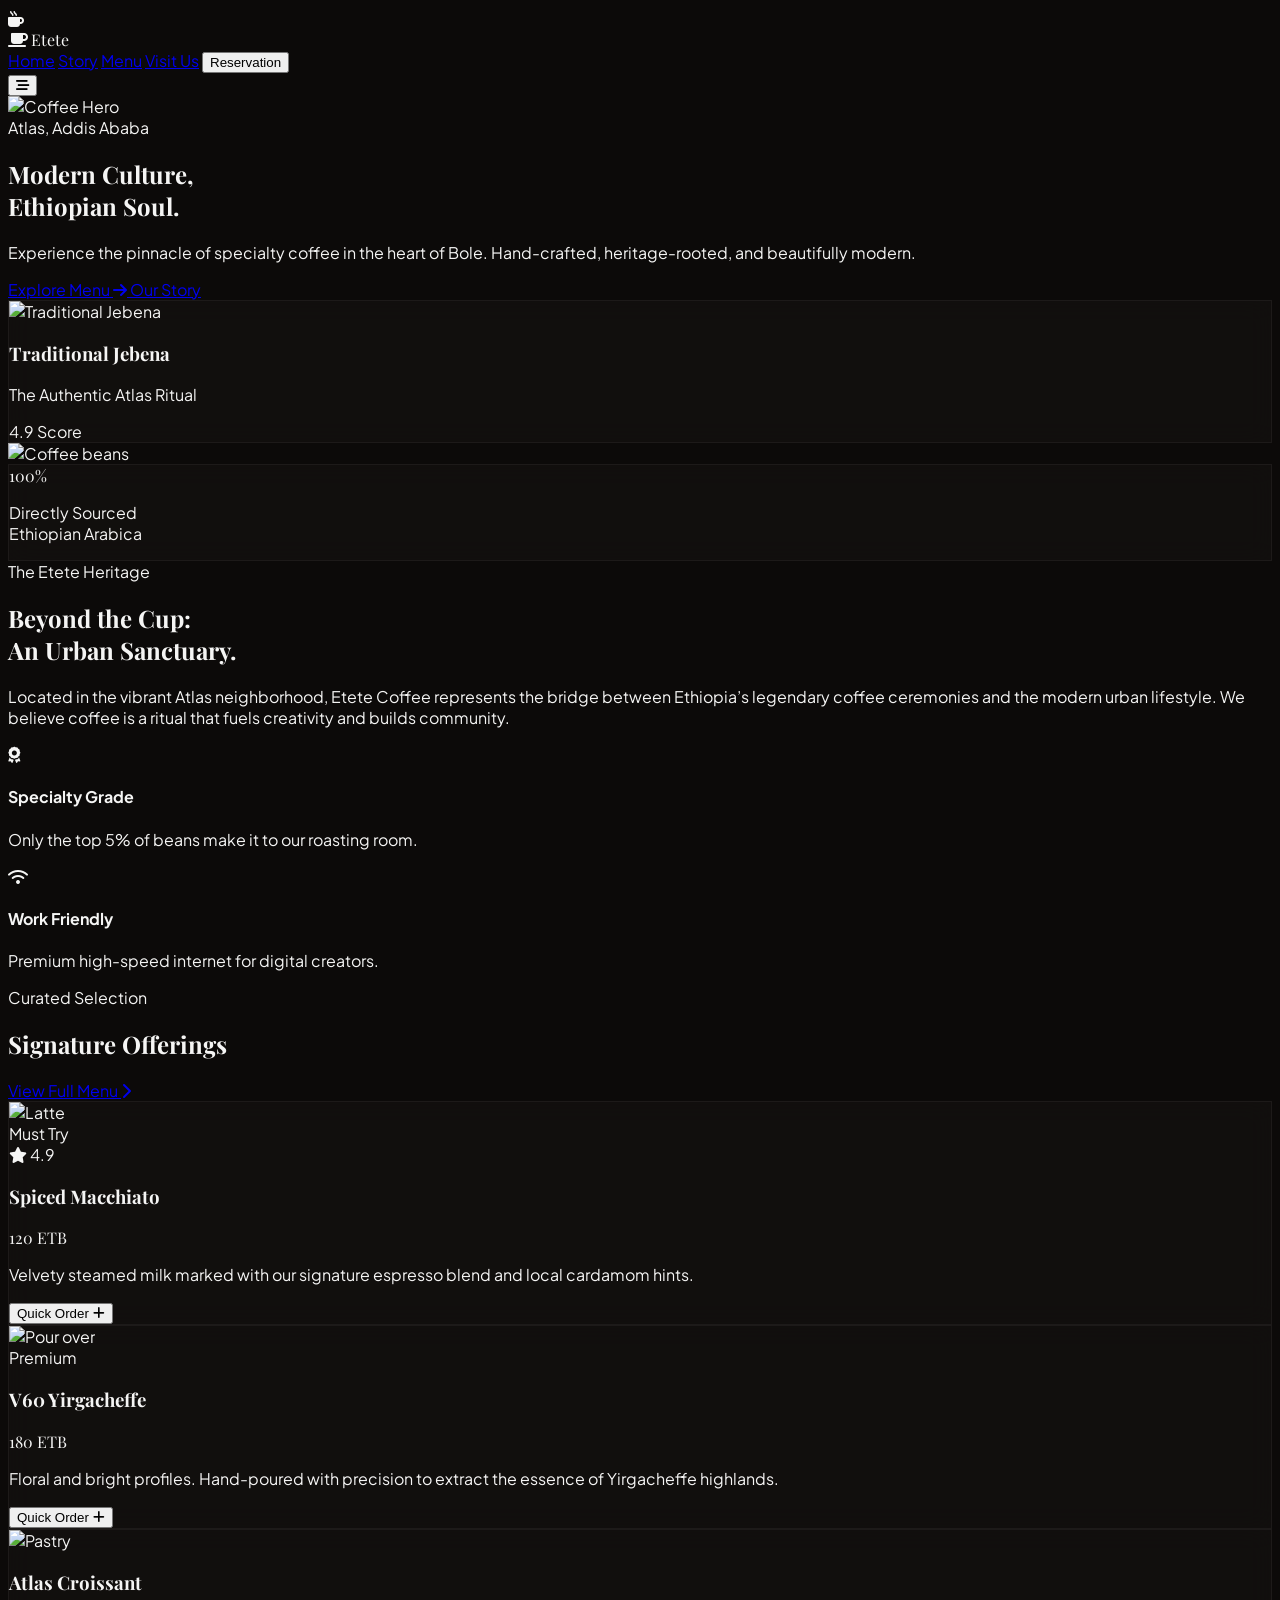
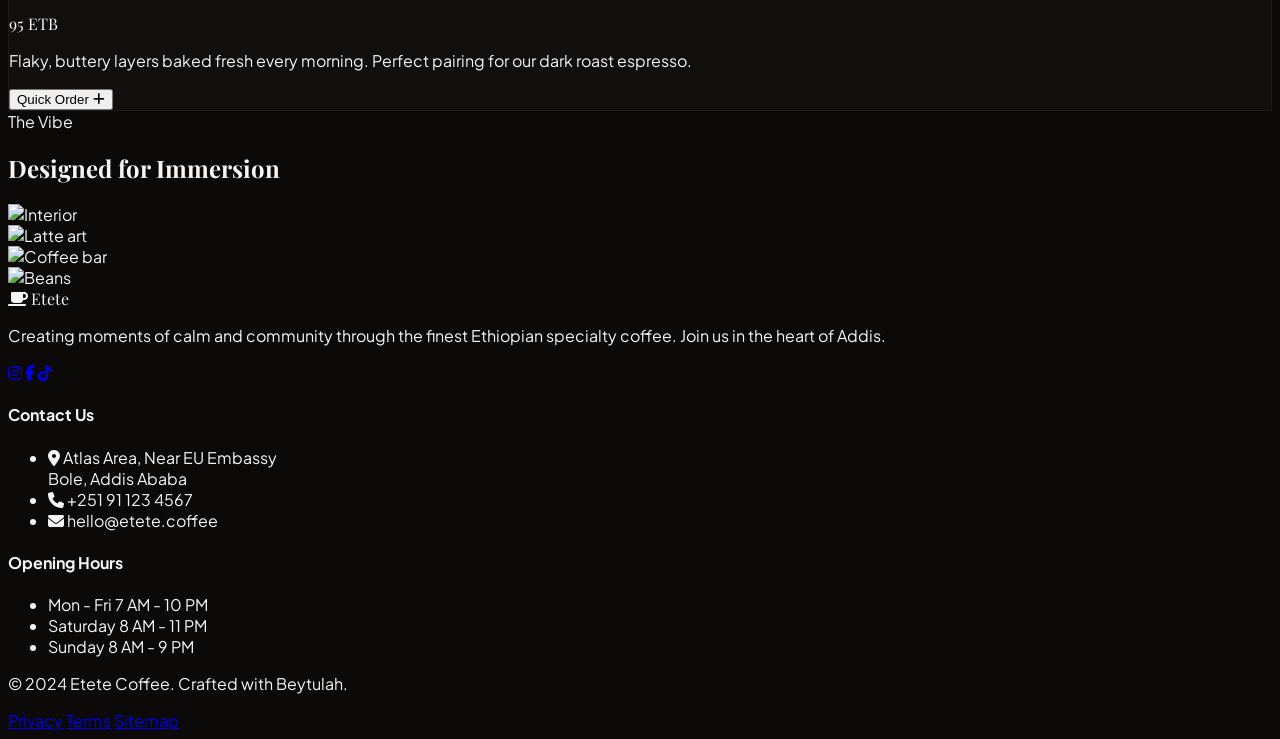
==== etete.html @ 01b9fcf0 "Create etete.html" ====
<!DOCTYPE html>
<html lang="en" class="scroll-smooth">
<head>
    <meta charset="UTF-8">
    <meta name="viewport" content="width=device-width, initial-scale=1.0">
    <title>Etete Coffee | Modern Ethiopian Heritage</title>
    <script src="https://cdn.tailwindcss.com"></script>
    <link href="https://cdnjs.cloudflare.com/ajax/libs/aos/2.3.4/aos.css" rel="stylesheet">
    <link rel="stylesheet" href="https://cdnjs.cloudflare.com/ajax/libs/font-awesome/6.4.0/css/all.min.css">
    <link rel="preconnect" href="https://fonts.googleapis.com">
    <link rel="preconnect" href="https://fonts.gstatic.com" crossorigin>
    <link href="https://fonts.googleapis.com/css2?family=Playfair+Display:ital,wght@0,400;0,700;1,400&family=Plus+Jakarta+Sans:wght@300;400;500;600;700&display=swap" rel="stylesheet">
    <style>
        :root {
            --espresso: #0c0a09;
            --gold: #d4af37;
            --beige: #f5f5f4;
            --card-bg: #151210;
        }
        body {
            font-family: 'Plus Jakarta Sans', sans-serif;
            background-color: var(--espresso);
            color: var(--beige);
        }
        .font-serif { font-family: 'Playfair Display', serif; }
        
        .glass {
            background: rgba(21, 18, 16, 0.7);
            backdrop-filter: blur(12px);
            border: 1px solid rgba(255, 255, 255, 0.05);
        }
        
        .hero-gradient {
            background: linear-gradient(to right, #0c0a09 10%, rgba(12, 10, 9, 0.7) 50%, transparent 100%);
        }

        .gold-glow:hover {
            box-shadow: 0 0 20px rgba(212, 175, 55, 0.2);
        }

        /* Custom Scrollbar */
        ::-webkit-scrollbar { width: 6px; }
        ::-webkit-scrollbar-track { background: var(--espresso); }
        ::-webkit-scrollbar-thumb { background: #333; border-radius: 10px; }
        ::-webkit-scrollbar-thumb:hover { background: var(--gold); }

        .parallax {
            background-attachment: fixed;
            background-position: center;
            background-repeat: no-repeat;
            background-size: cover;
        }

        @keyframes loading {
            0% { transform: translateX(-100%); }
            100% { transform: translateX(200%); }
        }
    </style>
</head>
<body class="antialiased overflow-x-hidden">

    <!-- Loading Animation -->
    <div id="loader" class="fixed inset-0 z-[100] bg-[#0c0a09] flex items-center justify-center transition-opacity duration-700">
        <div class="flex flex-col items-center">
            <i class="fa-solid fa-mug-hot text-4xl text-[#d4af37] animate-bounce mb-4"></i>
            <div class="h-px w-24 bg-white/10 relative overflow-hidden">
                <div class="absolute inset-0 bg-[#d4af37] w-1/2 animate-[loading_1.5s_infinite_ease-in-out]"></div>
            </div>
        </div>
    </div>

    <!-- Navigation -->
    <nav id="navbar" class="fixed w-full z-50 transition-all duration-500 py-6">
        <div class="container mx-auto px-6 lg:px-12 flex justify-between items-center">
            <div class="flex items-center gap-2 cursor-pointer group">
                <i class="fa-solid fa-coffee text-[#d4af37] text-2xl group-hover:rotate-12 transition-transform"></i>
                <span class="font-serif text-2xl font-bold tracking-widest text-white uppercase">Etete</span>
            </div>
            
            <div class="hidden md:flex items-center gap-10 text-white/90">
                <a href="#home" class="text-sm font-medium hover:text-[#d4af37] transition-colors">Home</a>
                <a href="#about" class="text-sm font-medium hover:text-[#d4af37] transition-colors">Story</a>
                <a href="#menu" class="text-sm font-medium hover:text-[#d4af37] transition-colors">Menu</a>
                <a href="#contact" class="text-sm font-medium hover:text-[#d4af37] transition-colors">Visit Us</a>
                <button class="bg-[#d4af37] text-[#0c0a09] px-7 py-2.5 rounded-full font-bold text-sm hover:bg-white transition-all transform hover:scale-105">
                    Reservation
                </button>
            </div>

            <button class="md:hidden text-white text-2xl"><i class="fa-solid fa-bars-staggered"></i></button>
        </div>
    </nav>

    <!-- Hero Section -->
    <section id="home" class="relative min-h-screen flex items-center pt-24 overflow-hidden">
        <div class="absolute inset-0 z-0">
            <img src="https://images.unsplash.com/photo-1497935586351-b67a49e012bf?auto=format&fit=crop&w=2000&q=80" 
                 class="w-full h-full object-cover opacity-50" alt="Coffee Hero">
            <div class="absolute inset-0 hero-gradient"></div>
        </div>

        <div class="container mx-auto px-6 lg:px-12 relative z-10 grid lg:grid-cols-2 gap-12 items-center">
            <div data-aos="fade-up" data-aos-duration="1200">
                <div class="inline-flex items-center gap-3 px-4 py-1.5 rounded-full bg-white/5 border border-white/10 mb-6 backdrop-blur-md">
                    <span class="w-2 h-2 rounded-full bg-[#d4af37] animate-pulse"></span>
                    <span class="text-[10px] font-bold text-gray-300 uppercase tracking-[0.2em]">Atlas, Addis Ababa</span>
                </div>
                <h1 class="text-5xl md:text-7xl lg:text-8xl font-serif font-bold text-white leading-[1.1] mb-8">
                    Modern <span class="text-[#d4af37] italic">Culture,</span><br>Ethiopian Soul.
                </h1>
                <p class="text-lg md:text-xl text-gray-400 mb-10 max-w-lg leading-relaxed">
                    Experience the pinnacle of specialty coffee in the heart of Bole. Hand-crafted, heritage-rooted, and beautifully modern.
                </p>
                <div class="flex flex-wrap gap-5">
                    <a href="#menu" class="bg-[#d4af37] text-[#0c0a09] px-10 py-4 rounded-full font-bold hover:bg-white transition-all flex items-center gap-3 group">
                        Explore Menu
                        <i class="fa-solid fa-arrow-right group-hover:translate-x-1 transition-transform"></i>
                    </a>
                    <a href="#about" class="px-10 py-4 rounded-full font-bold border border-white/20 hover:bg-white/10 transition-all">
                        Our Story
                    </a>
                </div>
            </div>

            <!-- Visual Feature -->
            <div class="hidden lg:block" data-aos="zoom-in-left" data-aos-delay="400">
                <div class="glass p-8 rounded-[2.5rem] shadow-2xl relative">
                    <div class="absolute -top-10 -right-10 w-40 h-40 bg-[#d4af37]/20 blur-3xl rounded-full"></div>
                    <img src="https://images.unsplash.com/photo-1559525839-b184a4d698c7?auto=format&fit=crop&w=800&q=80" 
                         class="rounded-3xl w-full aspect-[4/3] object-cover mb-8 shadow-xl" alt="Traditional Jebena">
                    <div class="flex justify-between items-center">
                        <div>
                            <h3 class="text-2xl font-serif font-bold mb-1">Traditional Jebena</h3>
                            <p class="text-sm text-gray-500">The Authentic Atlas Ritual</p>
                        </div>
                        <div class="bg-[#d4af37]/10 text-[#d4af37] p-4 rounded-2xl border border-[#d4af37]/20">
                            <span class="block text-xl font-bold">4.9</span>
                            <span class="text-[10px] uppercase font-black text-center">Score</span>
                        </div>
                    </div>
                </div>
            </div>
        </div>
    </section>

    <!-- About Section -->
    <section id="about" class="py-32 relative overflow-hidden">
        <div class="container mx-auto px-6 lg:px-12">
            <div class="grid lg:grid-cols-2 gap-20 items-center">
                <div class="relative" data-aos="fade-right">
                    <div class="aspect-[4/5] rounded-[3rem] overflow-hidden">
                        <img src="https://tse3.mm.bing.net/th/id/OIP.owaTIiGbeAP2FZnUVuQCvQHaNJ?rs=1&pid=ImgDetMain&o=7&rm=3" class="w-full h-full object-cover" alt="Coffee beans">
                    </div>
                    <div class="absolute -bottom-10 -left-10 glass p-10 rounded-3xl hidden md:block" data-aos="zoom-in" data-aos-delay="500">
                        <span class="text-5xl font-serif font-bold text-[#d4af37] block mb-2">100%</span>
                        <p class="text-xs uppercase tracking-widest font-bold text-gray-400">Directly Sourced<br>Ethiopian Arabica</p>
                    </div>
                </div>
                
                <div data-aos="fade-up">
                    <span class="text-[#d4af37] font-bold tracking-[0.3em] uppercase text-xs mb-6 block">The Etete Heritage</span>
                    <h2 class="text-5xl md:text-6xl font-serif font-bold text-white mb-8 leading-tight">Beyond the Cup:<br>An Urban Sanctuary.</h2>
                    <p class="text-gray-400 text-lg leading-relaxed mb-8">
                        Located in the vibrant Atlas neighborhood, Etete Coffee represents the bridge between Ethiopia’s legendary coffee ceremonies and the modern urban lifestyle. We believe coffee is a ritual that fuels creativity and builds community.
                    </p>
                    
                    <div class="grid grid-cols-2 gap-8">
                        <div class="flex flex-col gap-3">
                            <i class="fa-solid fa-award text-[#d4af37] text-2xl"></i>
                            <h4 class="font-bold text-white uppercase text-sm tracking-wider">Specialty Grade</h4>
                            <p class="text-sm text-gray-500">Only the top 5% of beans make it to our roasting room.</p>
                        </div>
                        <div class="flex flex-col gap-3">
                            <i class="fa-solid fa-wifi text-[#d4af37] text-2xl"></i>
                            <h4 class="font-bold text-white uppercase text-sm tracking-wider">Work Friendly</h4>
                            <p class="text-sm text-gray-500">Premium high-speed internet for digital creators.</p>
                        </div>
                    </div>
                </div>
            </div>
        </div>
    </section>

    <!-- Menu Section -->
    <section id="menu" class="py-32 bg-[#0c0a09]">
        <div class="container mx-auto px-6 lg:px-12">
            <div class="flex flex-col md:flex-row md:items-end justify-between mb-16 gap-6">
                <div data-aos="fade-up">
                    <span class="text-[#d4af37] font-bold tracking-[0.3em] uppercase text-xs mb-4 block">Curated Selection</span>
                    <h2 class="text-5xl font-serif font-bold text-white">Signature Offerings</h2>
                </div>
                <div data-aos="fade-left">
                    <a href="#" class="group text-sm font-bold flex items-center gap-3 border-b border-white/10 pb-2 hover:text-[#d4af37] hover:border-[#d4af37] transition-all">
                        View Full Menu <i class="fa-solid fa-chevron-right text-xs"></i>
                    </a>
                </div>
            </div>

            <div class="grid md:grid-cols-2 lg:grid-cols-3 gap-8">
                <!-- Menu Card 1 -->
                <div class="glass rounded-[2rem] overflow-hidden group gold-glow transition-all duration-500" data-aos="fade-up" data-aos-delay="100">
                    <div class="relative h-64 overflow-hidden">
                        <img src="https://hulunem.com/wp-content/uploads/2026/03/etete-coffee-Bole2.webp" class="w-full h-full object-cover transition-transform duration-700 group-hover:scale-110" alt="Latte">
                        <div class="absolute inset-0 bg-gradient-to-t from-black/80 to-transparent"></div>
                        <div class="absolute top-4 left-4 bg-[#d4af37] text-[#0c0a09] text-[10px] font-black px-3 py-1 rounded-full uppercase tracking-tighter">Must Try</div>
                        <div class="absolute bottom-4 right-4 flex items-center gap-2 bg-white/10 backdrop-blur-md px-3 py-1.5 rounded-xl border border-white/20">
                            <i class="fa-solid fa-star text-[#d4af37] text-[10px]"></i>
                            <span class="text-xs font-bold text-white">4.9</span>
                        </div>
                    </div>
                    <div class="p-8">
                        <div class="flex justify-between items-start mb-4">
                            <h3 class="text-2xl font-serif font-bold group-hover:text-[#d4af37] transition-colors">Spiced Macchiato</h3>
                            <span class="text-xl font-serif text-white ml-4">120 ETB</span>
                        </div>
                        <p class="text-sm text-gray-400 leading-relaxed mb-8">Velvety steamed milk marked with our signature espresso blend and local cardamom hints.</p>
                        <button class="w-full py-4 rounded-2xl bg-white/5 border border-white/10 font-bold hover:bg-[#d4af37] hover:text-[#0c0a09] transition-all flex items-center justify-center gap-3">
                            Quick Order <i class="fa-solid fa-plus text-xs"></i>
                        </button>
                    </div>
                </div>

                <!-- Menu Card 2 -->
                <div class="glass rounded-[2rem] overflow-hidden group gold-glow transition-all duration-500" data-aos="fade-up" data-aos-delay="200">
                    <div class="relative h-64 overflow-hidden">
                        <img src="https://images.unsplash.com/photo-1497935586351-b67a49e012bf?auto=format&fit=crop&w=800&q=80" class="w-full h-full object-cover transition-transform duration-700 group-hover:scale-110" alt="Pour over">
                        <div class="absolute inset-0 bg-gradient-to-t from-black/80 to-transparent"></div>
                        <div class="absolute top-4 left-4 bg-white/20 text-white text-[10px] font-black px-3 py-1 rounded-full uppercase tracking-tighter">Premium</div>
                    </div>
                    <div class="p-8">
                        <div class="flex justify-between items-start mb-4">
                            <h3 class="text-2xl font-serif font-bold group-hover:text-[#d4af37] transition-colors">V60 Yirgacheffe</h3>
                            <span class="text-xl font-serif text-white ml-4">180 ETB</span>
                        </div>
                        <p class="text-sm text-gray-400 leading-relaxed mb-8">Floral and bright profiles. Hand-poured with precision to extract the essence of Yirgacheffe highlands.</p>
                        <button class="w-full py-4 rounded-2xl bg-white/5 border border-white/10 font-bold hover:bg-[#d4af37] hover:text-[#0c0a09] transition-all flex items-center justify-center gap-3">
                            Quick Order <i class="fa-solid fa-plus text-xs"></i>
                        </button>
                    </div>
                </div>

                <!-- Menu Card 3 -->
                <div class="glass rounded-[2rem] overflow-hidden group gold-glow transition-all duration-500" data-aos="fade-up" data-aos-delay="300">
                    <div class="relative h-64 overflow-hidden">
                        <img src="https://hulunem.com/wp-content/uploads/2026/03/etete-coffee-Bole1.webp" class="w-full h-full object-cover transition-transform duration-700 group-hover:scale-110" alt="Pastry">
                        <div class="absolute inset-0 bg-gradient-to-t from-black/80 to-transparent"></div>
                    </div>
                    <div class="p-8">
                        <div class="flex justify-between items-start mb-4">
                            <h3 class="text-2xl font-serif font-bold group-hover:text-[#d4af37] transition-colors">Atlas Croissant</h3>
                            <span class="text-xl font-serif text-white ml-4">95 ETB</span>
                        </div>
                        <p class="text-sm text-gray-400 leading-relaxed mb-8">Flaky, buttery layers baked fresh every morning. Perfect pairing for our dark roast espresso.</p>
                        <button class="w-full py-4 rounded-2xl bg-white/5 border border-white/10 font-bold hover:bg-[#d4af37] hover:text-[#0c0a09] transition-all flex items-center justify-center gap-3">
                            Quick Order <i class="fa-solid fa-plus text-xs"></i>
                        </button>
                    </div>
                </div>
            </div>
        </div>
    </section>

    <!-- Experience Gallery -->
    <section id="experience" class="py-32 bg-[#080605]">
        <div class="container mx-auto px-6 lg:px-12 text-center mb-16" data-aos="fade-up">
            <span class="text-[#d4af37] font-bold tracking-[0.3em] uppercase text-xs mb-4 block">The Vibe</span>
            <h2 class="text-5xl font-serif font-bold text-white mb-6">Designed for Immersion</h2>
        </div>
        
        <div class="grid grid-cols-2 md:grid-cols-4 gap-4 px-4 auto-rows-[250px]">
            <div class="md:col-span-2 md:row-span-2 rounded-3xl overflow-hidden group" data-aos="zoom-in">
                <img src="https://images.unsplash.com/photo-1497515114629-f71d768fd07c?auto=format&fit=crop&w=1000&q=80" class="w-full h-full object-cover group-hover:scale-110 transition-transform duration-1000" alt="Interior">
            </div>
            <div class="rounded-3xl overflow-hidden group" data-aos="zoom-in" data-aos-delay="100">
                <img src="https://images.unsplash.com/photo-1509042239860-f550ce710b93?auto=format&fit=crop&w=800&q=80" class="w-full h-full object-cover group-hover:scale-110 transition-transform duration-1000" alt="Latte art">
            </div>
            <div class="rounded-3xl overflow-hidden group" data-aos="zoom-in" data-aos-delay="200">
                <img src="https://images.unsplash.com/photo-1554118811-1e0d58224f24?auto=format&fit=crop&w=800&q=80" class="w-full h-full object-cover group-hover:scale-110 transition-transform duration-1000" alt="Coffee bar">
            </div>
            <div class="md:col-span-2 rounded-3xl overflow-hidden group" data-aos="zoom-in" data-aos-delay="300">
                <img src="https://images.unsplash.com/photo-1442512595331-e89e73853f31?auto=format&fit=crop&w=1200&q=80" class="w-full h-full object-cover group-hover:scale-110 transition-transform duration-1000" alt="Beans">
            </div>
        </div>
    </section>

    <!-- Visit Us / Footer -->
    <footer id="contact" class="py-32 border-t border-white/5">
        <div class="container mx-auto px-6 lg:px-12">
            <div class="grid lg:grid-cols-4 gap-16 mb-20">
                <div class="lg:col-span-2">
                    <div class="flex items-center gap-3 mb-8">
                        <i class="fa-solid fa-coffee text-[#d4af37] text-3xl"></i>
                        <span class="font-serif text-3xl font-bold tracking-widest text-white uppercase">Etete</span>
                    </div>
                    <p class="text-gray-400 max-w-sm mb-10 leading-relaxed text-lg">
                        Creating moments of calm and community through the finest Ethiopian specialty coffee. Join us in the heart of Addis.
                    </p>
                    <div class="flex gap-6">
                        <a href="#" class="w-12 h-12 rounded-full border border-white/10 flex items-center justify-center hover:text-[#d4af37] hover:border-[#d4af37] transition-all"><i class="fa-brands fa-instagram"></i></a>
                        <a href="#" class="w-12 h-12 rounded-full border border-white/10 flex items-center justify-center hover:text-[#d4af37] hover:border-[#d4af37] transition-all"><i class="fa-brands fa-facebook-f"></i></a>
                        <a href="#" class="w-12 h-12 rounded-full border border-white/10 flex items-center justify-center hover:text-[#d4af37] hover:border-[#d4af37] transition-all"><i class="fa-brands fa-tiktok"></i></a>
                    </div>
                </div>

                <div>
                    <h4 class="text-white font-bold mb-8 uppercase text-xs tracking-[0.2em]">Contact Us</h4>
                    <ul class="space-y-6 text-gray-400">
                        <li class="flex items-start gap-4">
                            <i class="fa-solid fa-location-dot text-[#d4af37] mt-1"></i>
                            <span>Atlas Area, Near EU Embassy<br>Bole, Addis Ababa</span>
                        </li>
                        <li class="flex items-center gap-4">
                            <i class="fa-solid fa-phone text-[#d4af37]"></i>
                            <span>+251 91 123 4567</span>
                        </li>
                        <li class="flex items-center gap-4">
                            <i class="fa-solid fa-envelope text-[#d4af37]"></i>
                            <span>hello@etete.coffee</span>
                        </li>
                    </ul>
                </div>

                <div>
                    <h4 class="text-white font-bold mb-8 uppercase text-xs tracking-[0.2em]">Opening Hours</h4>
                    <ul class="space-y-4 text-gray-400">
                        <li class="flex justify-between">
                            <span>Mon - Fri</span>
                            <span class="text-white">7 AM - 10 PM</span>
                        </li>
                        <li class="flex justify-between">
                            <span>Saturday</span>
                            <span class="text-white">8 AM - 11 PM</span>
                        </li>
                        <li class="flex justify-between">
                            <span>Sunday</span>
                            <span class="text-white">8 AM - 9 PM</span>
                        </li>
                    </ul>
                </div>
            </div>

            <div class="pt-10 border-t border-white/5 flex flex-col md:flex-row justify-between items-center gap-6">
                <p class="text-gray-600 text-sm italic">© 2024 Etete Coffee. Crafted with Beytulah.</p>
                <div class="flex gap-10 text-xs text-gray-600 uppercase font-bold tracking-widest">
                    <a href="#" class="hover:text-white transition-colors">Privacy</a>
                    <a href="#" class="hover:text-white transition-colors">Terms</a>
                    <a href="#" class="hover:text-white transition-colors">Sitemap</a>
                </div>
            </div>
        </div>
    </footer>

    <script src="https://cdnjs.cloudflare.com/ajax/libs/aos/2.3.4/aos.js"></script>
    <script>
        // Initialize AOS
        AOS.init({
            duration: 1000,
            once: true,
            offset: 100,
            easing: 'ease-out-cubic'
        });

        // Loader
        window.addEventListener('load', () => {
            const loader = document.getElementById('loader');
            setTimeout(() => {
                loader.style.opacity = '0';
                setTimeout(() => {
                    loader.style.display = 'none';
                }, 700);
            }, 500);
        });

        // Navbar Scroll Effect
        window.addEventListener('scroll', () => {
            const nav = document.getElementById('navbar');
            if (window.scrollY > 50) {
                nav.classList.add('glass', 'py-4');
                nav.classList.remove('py-6');
            } else {
                nav.classList.remove('glass', 'py-4');
                nav.classList.add('py-6');
            }
        });
    </script>
</body>
</html>
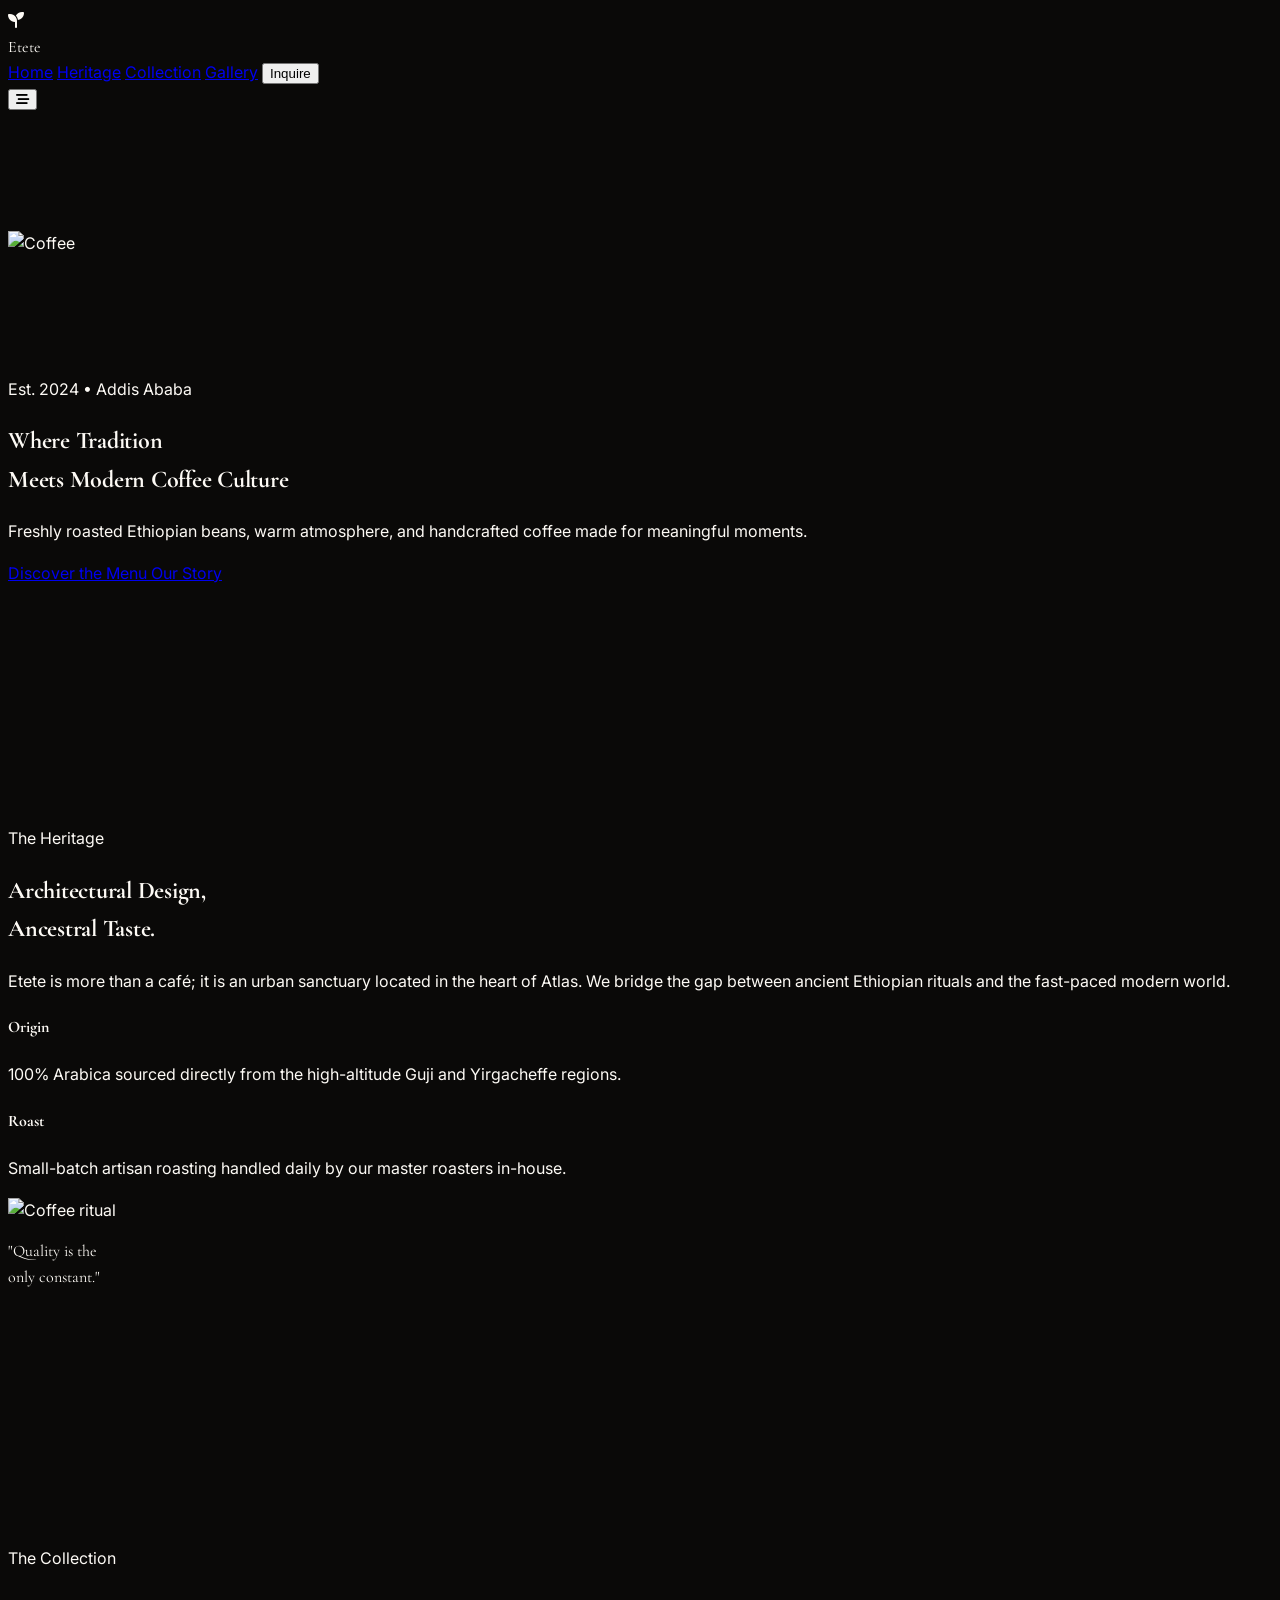
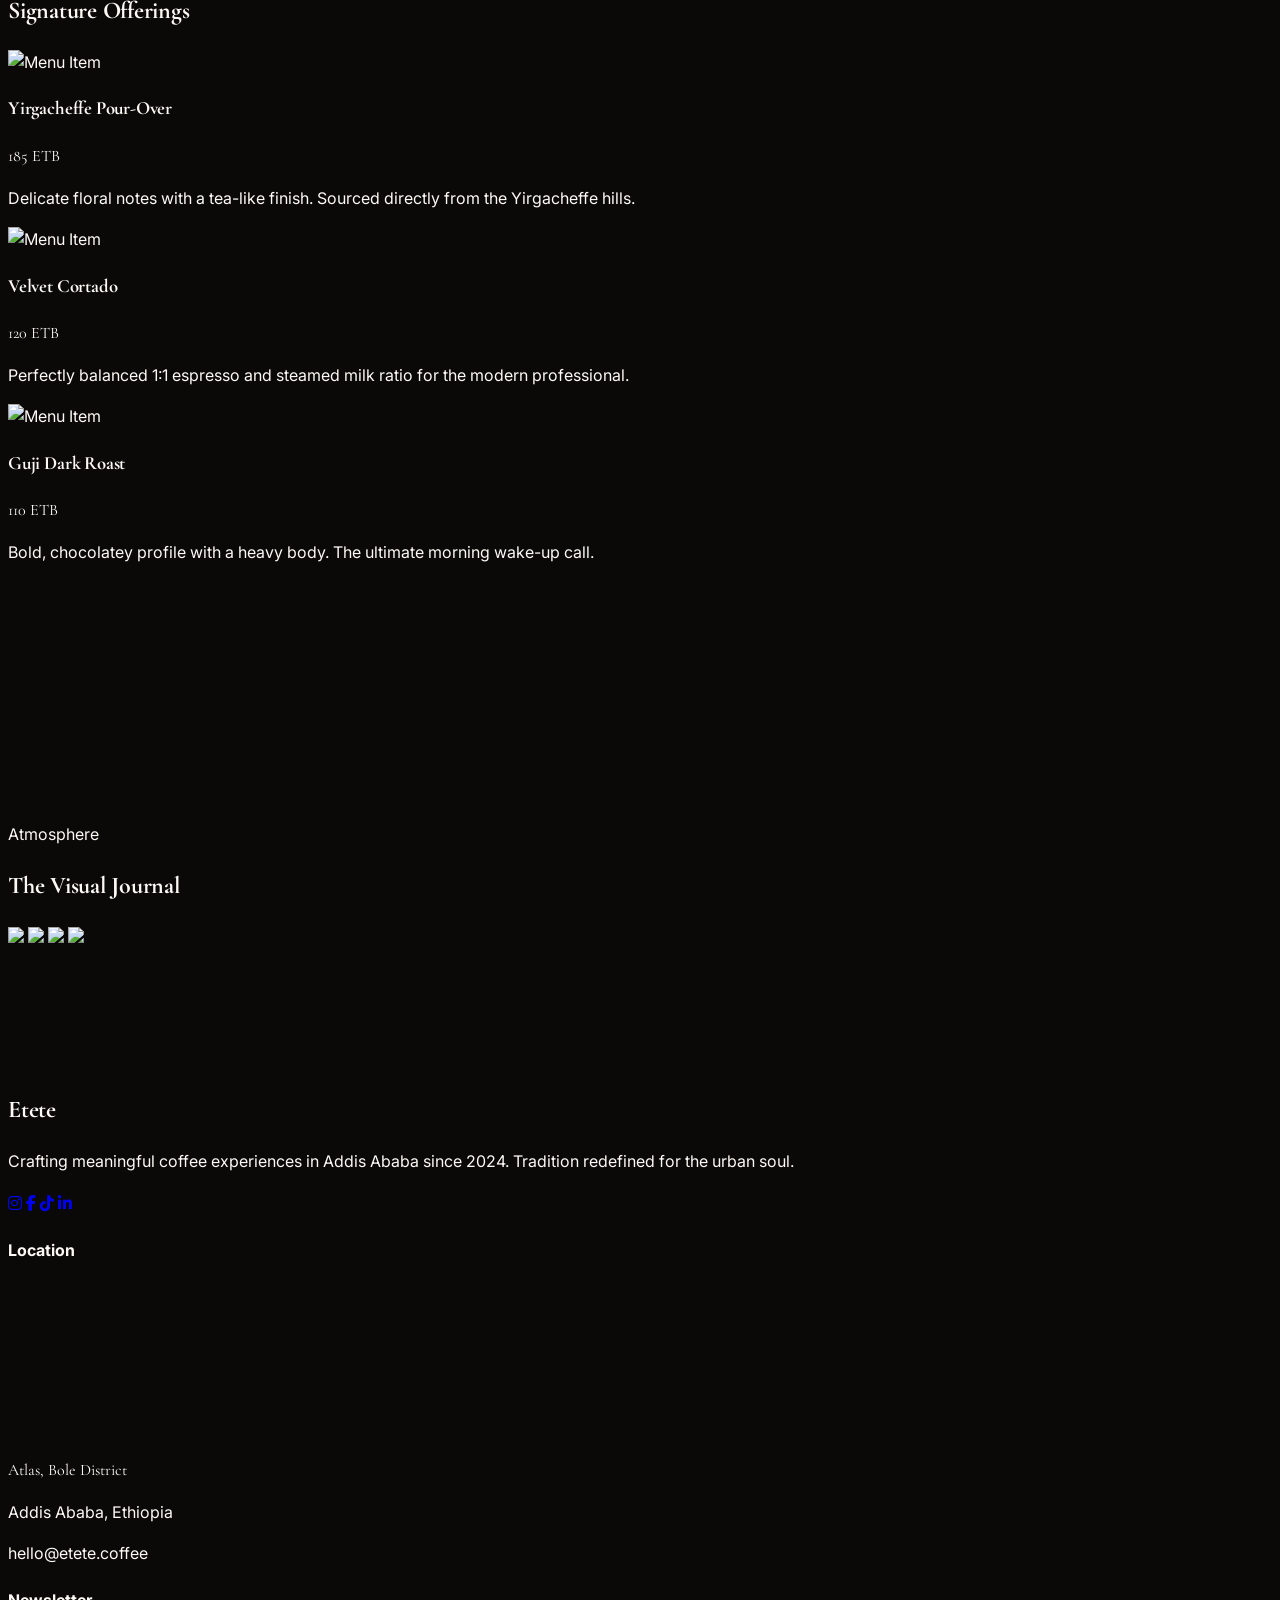
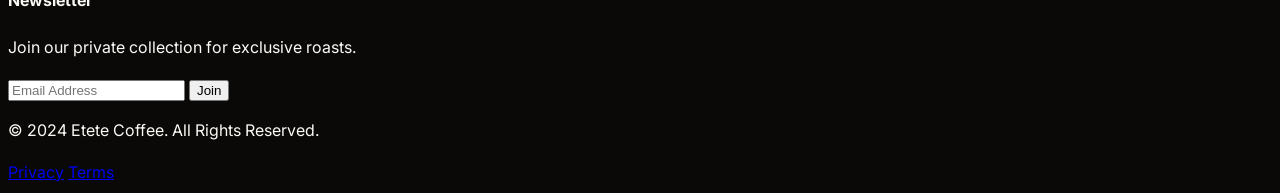
==== commit 6381f736: "Update fmt.Println output from 'Hello' to 'Goodbye'" ====
--- a/etete.html
+++ b/etete.html
@@ -3,348 +3,334 @@
 <head>
     <meta charset="UTF-8">
     <meta name="viewport" content="width=device-width, initial-scale=1.0">
-    <title>Etete Coffee | Modern Ethiopian Heritage</title>
+    <title>Etete Coffee | Professional Coffee Culture</title>
     <script src="https://cdn.tailwindcss.com"></script>
     <link href="https://cdnjs.cloudflare.com/ajax/libs/aos/2.3.4/aos.css" rel="stylesheet">
     <link rel="stylesheet" href="https://cdnjs.cloudflare.com/ajax/libs/font-awesome/6.4.0/css/all.min.css">
     <link rel="preconnect" href="https://fonts.googleapis.com">
     <link rel="preconnect" href="https://fonts.gstatic.com" crossorigin>
-    <link href="https://fonts.googleapis.com/css2?family=Playfair+Display:ital,wght@0,400;0,700;1,400&family=Plus+Jakarta+Sans:wght@300;400;500;600;700&display=swap" rel="stylesheet">
+    <link href="https://fonts.googleapis.com/css2?family=Cormorant+Garamond:ital,wght@0,400;0,600;0,700;1,500&family=Inter:wght@300;400;500;600&display=swap" rel="stylesheet">
     <style>
         :root {
-            --espresso: #0c0a09;
-            --gold: #d4af37;
-            --beige: #f5f5f4;
-            --card-bg: #151210;
-        }
+            --espresso: #0a0908;
+            --gold: #c5a059;
+            --beige: #fdfaf5;
+            --muted: #8c8c8c;
+            --section-spacing: 120px;
+        }
+
         body {
-            font-family: 'Plus Jakarta Sans', sans-serif;
+            font-family: 'Inter', sans-serif;
             background-color: var(--espresso);
             color: var(--beige);
-        }
-        .font-serif { font-family: 'Playfair Display', serif; }
+            line-height: 1.6;
+            overflow-x: hidden;
+        }
+
+        .font-serif { font-family: 'Cormorant Garamond', serif; }
+
+        /* Loader Styles */
+        #loader {
+            position: fixed;
+            inset: 0;
+            background: var(--espresso);
+            z-index: 100;
+            display: flex;
+            flex-direction: column;
+            justify-content: center;
+            align-items: center;
+            transition: opacity 0.8s ease, visibility 0.8s;
+        }
+
+        .loader-line {
+            width: 100px;
+            height: 1px;
+            background: rgba(197, 160, 89, 0.2);
+            position: relative;
+            overflow: hidden;
+            margin-top: 20px;
+        }
+
+        .loader-line::after {
+            content: '';
+            position: absolute;
+            left: -100%;
+            width: 100%;
+            height: 100%;
+            background: var(--gold);
+            animation: loading 1.5s infinite;
+        }
+
+        @keyframes loading {
+            100% { left: 100%; }
+        }
+
+        /* Nav Glass Effect */
+        .glass {
+            background: rgba(10, 9, 8, 0.95);
+            backdrop-filter: blur(20px);
+            border-bottom: 1px solid rgba(255, 255, 255, 0.05);
+        }
+
+        /* Typography & Layout fixes */
+        h1, h2, h3 { letter-spacing: -0.01em; }
         
-        .glass {
-            background: rgba(21, 18, 16, 0.7);
-            backdrop-filter: blur(12px);
-            border: 1px solid rgba(255, 255, 255, 0.05);
-        }
-        
+        /* Hero Overlap Fix */
+        .hero-content {
+            padding-top: 120px; 
+        }
+
         .hero-gradient {
-            background: linear-gradient(to right, #0c0a09 10%, rgba(12, 10, 9, 0.7) 50%, transparent 100%);
-        }
-
-        .gold-glow:hover {
-            box-shadow: 0 0 20px rgba(212, 175, 55, 0.2);
-        }
+            background: linear-gradient(180deg, rgba(10, 9, 8, 0.2) 0%, rgba(10, 9, 8, 1) 90%);
+        }
+
+        section { padding: var(--section-spacing) 0; }
 
         /* Custom Scrollbar */
-        ::-webkit-scrollbar { width: 6px; }
+        ::-webkit-scrollbar { width: 5px; }
         ::-webkit-scrollbar-track { background: var(--espresso); }
-        ::-webkit-scrollbar-thumb { background: #333; border-radius: 10px; }
-        ::-webkit-scrollbar-thumb:hover { background: var(--gold); }
-
-        .parallax {
-            background-attachment: fixed;
-            background-position: center;
-            background-repeat: no-repeat;
-            background-size: cover;
-        }
-
-        @keyframes loading {
-            0% { transform: translateX(-100%); }
-            100% { transform: translateX(200%); }
+        ::-webkit-scrollbar-thumb { background: var(--gold); }
+
+        @keyframes subtle-zoom {
+            0% { transform: scale(1); }
+            100% { transform: scale(1.08); }
+        }
+        .animate-zoom { animation: subtle-zoom 25s infinite alternate ease-in-out; }
+
+        /* Mobile Menu Overlay */
+        #mobile-menu {
+            position: fixed;
+            inset: 0;
+            background: var(--espresso);
+            z-index: 60;
+            display: flex;
+            flex-direction: column;
+            justify-content: center;
+            align-items: center;
+            transform: translateX(100%);
+            transition: transform 0.5s cubic-bezier(0.77, 0, 0.175, 1);
+        }
+
+        #mobile-menu.active {
+            transform: translateX(0);
         }
     </style>
 </head>
-<body class="antialiased overflow-x-hidden">
-
-    <!-- Loading Animation -->
-    <div id="loader" class="fixed inset-0 z-[100] bg-[#0c0a09] flex items-center justify-center transition-opacity duration-700">
-        <div class="flex flex-col items-center">
-            <i class="fa-solid fa-mug-hot text-4xl text-[#d4af37] animate-bounce mb-4"></i>
-            <div class="h-px w-24 bg-white/10 relative overflow-hidden">
-                <div class="absolute inset-0 bg-[#d4af37] w-1/2 animate-[loading_1.5s_infinite_ease-in-out]"></div>
-            </div>
-        </div>
+<body class="antialiased">
+
+    <!-- Pre-loader -->
+    <div id="loader">
+        <span class="font-serif text-2xl tracking-[0.3em] text-white uppercase italic">Etete</span>
+        <div class="loader-line"></div>
     </div>
 
-    <!-- Navigation -->
-    <nav id="navbar" class="fixed w-full z-50 transition-all duration-500 py-6">
-        <div class="container mx-auto px-6 lg:px-12 flex justify-between items-center">
-            <div class="flex items-center gap-2 cursor-pointer group">
-                <i class="fa-solid fa-coffee text-[#d4af37] text-2xl group-hover:rotate-12 transition-transform"></i>
-                <span class="font-serif text-2xl font-bold tracking-widest text-white uppercase">Etete</span>
+    <!-- Mobile Menu Overlay -->
+    <div id="mobile-menu">
+        <button id="close-menu" class="absolute top-10 right-10 text-white text-2xl">
+            <i class="fa-solid fa-xmark"></i>
+        </button>
+        <div class="flex flex-col gap-8 text-center">
+            <a href="#home" class="mobile-link font-serif text-4xl hover:text-[#c5a059] transition-colors">Home</a>
+            <a href="#about" class="mobile-link font-serif text-4xl hover:text-[#c5a059] transition-colors">Heritage</a>
+            <a href="#menu" class="mobile-link font-serif text-4xl hover:text-[#c5a059] transition-colors">Collection</a>
+            <a href="#gallery" class="mobile-link font-serif text-4xl hover:text-[#c5a059] transition-colors">Gallery</a>
+            <a href="#contact" class="mobile-link font-serif text-4xl hover:text-[#c5a059] transition-colors">Location</a>
+        </div>
+    </div>
+
+    <!-- Navbar -->
+    <nav id="navbar" class="fixed w-full z-50 transition-all duration-500 py-8">
+        <div class="container mx-auto px-8 lg:px-16 flex justify-between items-center">
+            <div class="flex items-center gap-3">
+                <div class="w-10 h-10 border border-[#c5a059] rounded-full flex items-center justify-center">
+                    <i class="fa-solid fa-seedling text-[#c5a059] text-sm"></i>
+                </div>
+                <span class="font-serif text-3xl font-bold tracking-widest text-white uppercase italic">Etete</span>
             </div>
             
-            <div class="hidden md:flex items-center gap-10 text-white/90">
-                <a href="#home" class="text-sm font-medium hover:text-[#d4af37] transition-colors">Home</a>
-                <a href="#about" class="text-sm font-medium hover:text-[#d4af37] transition-colors">Story</a>
-                <a href="#menu" class="text-sm font-medium hover:text-[#d4af37] transition-colors">Menu</a>
-                <a href="#contact" class="text-sm font-medium hover:text-[#d4af37] transition-colors">Visit Us</a>
-                <button class="bg-[#d4af37] text-[#0c0a09] px-7 py-2.5 rounded-full font-bold text-sm hover:bg-white transition-all transform hover:scale-105">
-                    Reservation
+            <div class="hidden md:flex items-center gap-12">
+                <a href="#home" class="text-[11px] uppercase tracking-[0.2em] font-medium hover:text-[#c5a059] transition-colors">Home</a>
+                <a href="#about" class="text-[11px] uppercase tracking-[0.2em] font-medium hover:text-[#c5a059] transition-colors">Heritage</a>
+                <a href="#menu" class="text-[11px] uppercase tracking-[0.2em] font-medium hover:text-[#c5a059] transition-colors">Collection</a>
+                <a href="#gallery" class="text-[11px] uppercase tracking-[0.2em] font-medium hover:text-[#c5a059] transition-colors">Gallery</a>
+                <button class="border border-[#c5a059] text-[#c5a059] px-8 py-3 rounded-none text-[11px] uppercase tracking-[0.2em] hover:bg-[#c5a059] hover:text-white transition-all">
+                    Inquire
                 </button>
             </div>
-
-            <button class="md:hidden text-white text-2xl"><i class="fa-solid fa-bars-staggered"></i></button>
+            <!-- Fixed Mobile Toggle -->
+            <button id="menu-toggle" class="md:hidden text-white text-xl">
+                <i class="fa-solid fa-bars-staggered"></i>
+            </button>
         </div>
     </nav>
 
     <!-- Hero Section -->
-    <section id="home" class="relative min-h-screen flex items-center pt-24 overflow-hidden">
+    <section id="home" class="relative min-h-screen flex items-center p-0 overflow-hidden">
         <div class="absolute inset-0 z-0">
-            <img src="https://images.unsplash.com/photo-1497935586351-b67a49e012bf?auto=format&fit=crop&w=2000&q=80" 
-                 class="w-full h-full object-cover opacity-50" alt="Coffee Hero">
+            <img src="https://images.unsplash.com/photo-1495474472287-4d71bcdd2085?auto=format&fit=crop&w=2000&q=80" 
+                 class="w-full h-full object-cover opacity-40 animate-zoom" alt="Coffee">
             <div class="absolute inset-0 hero-gradient"></div>
         </div>
 
-        <div class="container mx-auto px-6 lg:px-12 relative z-10 grid lg:grid-cols-2 gap-12 items-center">
-            <div data-aos="fade-up" data-aos-duration="1200">
-                <div class="inline-flex items-center gap-3 px-4 py-1.5 rounded-full bg-white/5 border border-white/10 mb-6 backdrop-blur-md">
-                    <span class="w-2 h-2 rounded-full bg-[#d4af37] animate-pulse"></span>
-                    <span class="text-[10px] font-bold text-gray-300 uppercase tracking-[0.2em]">Atlas, Addis Ababa</span>
-                </div>
-                <h1 class="text-5xl md:text-7xl lg:text-8xl font-serif font-bold text-white leading-[1.1] mb-8">
-                    Modern <span class="text-[#d4af37] italic">Culture,</span><br>Ethiopian Soul.
+        <div class="container mx-auto px-8 lg:px-16 relative z-10 hero-content">
+            <div class="max-w-5xl" data-aos="fade-up" data-aos-duration="1500">
+                <div class="mb-14">
+                    <span class="text-[#c5a059] text-xs uppercase tracking-[0.5em] font-bold inline-block border-b border-[#c5a059]/30 pb-2">
+                        Est. 2024 • Addis Ababa
+                    </span>
+                </div>
+                <h1 class="text-5xl md:text-7xl lg:text-8xl font-serif font-bold text-white leading-[1.1] mb-10">
+                    Where Tradition <br> Meets <span class="text-[#c5a059] italic font-normal">Modern</span> Coffee Culture
                 </h1>
-                <p class="text-lg md:text-xl text-gray-400 mb-10 max-w-lg leading-relaxed">
-                    Experience the pinnacle of specialty coffee in the heart of Bole. Hand-crafted, heritage-rooted, and beautifully modern.
+                <p class="text-base md:text-lg text-gray-300 max-w-xl mb-12 font-light leading-relaxed">
+                    Freshly roasted Ethiopian beans, warm atmosphere, and handcrafted coffee made for meaningful moments.
                 </p>
-                <div class="flex flex-wrap gap-5">
-                    <a href="#menu" class="bg-[#d4af37] text-[#0c0a09] px-10 py-4 rounded-full font-bold hover:bg-white transition-all flex items-center gap-3 group">
-                        Explore Menu
-                        <i class="fa-solid fa-arrow-right group-hover:translate-x-1 transition-transform"></i>
+                <div class="flex flex-col sm:flex-row gap-8">
+                    <a href="#menu" class="bg-[#c5a059] text-white text-center px-12 py-5 text-[11px] uppercase tracking-[0.3em] font-bold hover:bg-white hover:text-black transition-all">
+                        Discover the Menu
                     </a>
-                    <a href="#about" class="px-10 py-4 rounded-full font-bold border border-white/20 hover:bg-white/10 transition-all">
+                    <a href="#about" class="flex items-center justify-center gap-4 text-[11px] uppercase tracking-[0.3em] font-bold group">
+                        <span class="h-px w-8 bg-white group-hover:w-16 transition-all"></span>
                         Our Story
                     </a>
                 </div>
             </div>
-
-            <!-- Visual Feature -->
-            <div class="hidden lg:block" data-aos="zoom-in-left" data-aos-delay="400">
-                <div class="glass p-8 rounded-[2.5rem] shadow-2xl relative">
-                    <div class="absolute -top-10 -right-10 w-40 h-40 bg-[#d4af37]/20 blur-3xl rounded-full"></div>
-                    <img src="https://images.unsplash.com/photo-1559525839-b184a4d698c7?auto=format&fit=crop&w=800&q=80" 
-                         class="rounded-3xl w-full aspect-[4/3] object-cover mb-8 shadow-xl" alt="Traditional Jebena">
-                    <div class="flex justify-between items-center">
+        </div>
+    </section>
+
+    <!-- About Section -->
+    <section id="about" class="bg-white text-[#0a0908]">
+        <div class="container mx-auto px-8 lg:px-16">
+            <div class="grid lg:grid-cols-2 gap-24 items-center">
+                <div data-aos="fade-right">
+                    <span class="text-[#c5a059] font-bold tracking-[0.4em] uppercase text-[10px] mb-8 block">The Heritage</span>
+                    <h2 class="text-4xl md:text-6xl font-serif font-bold mb-10 leading-[1.1]">Architectural Design, <br>Ancestral Taste.</h2>
+                    <p class="text-gray-600 text-lg mb-10">
+                        Etete is more than a café; it is an urban sanctuary located in the heart of Atlas. We bridge the gap between ancient Ethiopian rituals and the fast-paced modern world.
+                    </p>
+                    <div class="grid grid-cols-2 gap-12 pt-8 border-t border-gray-200">
                         <div>
-                            <h3 class="text-2xl font-serif font-bold mb-1">Traditional Jebena</h3>
-                            <p class="text-sm text-gray-500">The Authentic Atlas Ritual</p>
+                            <h4 class="font-bold text-[11px] uppercase tracking-widest mb-4 font-serif">Origin</h4>
+                            <p class="text-sm text-gray-500">100% Arabica sourced directly from the high-altitude Guji and Yirgacheffe regions.</p>
                         </div>
-                        <div class="bg-[#d4af37]/10 text-[#d4af37] p-4 rounded-2xl border border-[#d4af37]/20">
-                            <span class="block text-xl font-bold">4.9</span>
-                            <span class="text-[10px] uppercase font-black text-center">Score</span>
+                        <div>
+                            <h4 class="font-bold text-[11px] uppercase tracking-widest mb-4 font-serif">Roast</h4>
+                            <p class="text-sm text-gray-500">Small-batch artisan roasting handled daily by our master roasters in-house.</p>
                         </div>
                     </div>
                 </div>
+                <div class="relative" data-aos="fade-left">
+                    <img src="https://images.unsplash.com/photo-1507133750040-4a8f57021571?auto=format&fit=crop&w=1200&q=80" 
+                         class="w-full aspect-[4/5] object-cover" alt="Coffee ritual">
+                    <div class="absolute -bottom-12 -left-12 bg-[#0a0908] p-12 hidden xl:block">
+                        <p class="text-white text-4xl font-serif">"Quality is the <br>only constant."</p>
+                    </div>
+                </div>
             </div>
         </div>
     </section>
 
-    <!-- About Section -->
-    <section id="about" class="py-32 relative overflow-hidden">
-        <div class="container mx-auto px-6 lg:px-12">
-            <div class="grid lg:grid-cols-2 gap-20 items-center">
-                <div class="relative" data-aos="fade-right">
-                    <div class="aspect-[4/5] rounded-[3rem] overflow-hidden">
-                        <img src="https://tse3.mm.bing.net/th/id/OIP.owaTIiGbeAP2FZnUVuQCvQHaNJ?rs=1&pid=ImgDetMain&o=7&rm=3" class="w-full h-full object-cover" alt="Coffee beans">
-                    </div>
-                    <div class="absolute -bottom-10 -left-10 glass p-10 rounded-3xl hidden md:block" data-aos="zoom-in" data-aos-delay="500">
-                        <span class="text-5xl font-serif font-bold text-[#d4af37] block mb-2">100%</span>
-                        <p class="text-xs uppercase tracking-widest font-bold text-gray-400">Directly Sourced<br>Ethiopian Arabica</p>
+    <!-- Menu Section -->
+    <section id="menu" class="bg-[#0a0908]">
+        <div class="container mx-auto px-8 lg:px-16">
+            <div class="text-center mb-24" data-aos="fade-up">
+                <span class="text-[#c5a059] font-bold tracking-[0.4em] uppercase text-[10px] mb-6 block">The Collection</span>
+                <h2 class="text-5xl md:text-7xl font-serif font-bold text-white italic">Signature Offerings</h2>
+            </div>
+
+            <div class="grid md:grid-cols-3 gap-12">
+                <div class="group" data-aos="fade-up" data-aos-delay="100">
+                    <div class="overflow-hidden mb-8">
+                        <img src="https://images.unsplash.com/photo-1514432324607-a09d9b4aefdd?auto=format&fit=crop&w=800&q=80" 
+                             class="w-full aspect-square object-cover grayscale group-hover:grayscale-0 group-hover:scale-105 transition-all duration-700" alt="Menu Item">
+                    </div>
+                    <div class="flex justify-between items-baseline mb-4">
+                        <h3 class="text-2xl font-serif font-bold text-white">Yirgacheffe Pour-Over</h3>
+                        <span class="text-[#c5a059] font-serif italic text-xl">185 ETB</span>
+                    </div>
+                    <p class="text-sm leading-relaxed text-gray-400">Delicate floral notes with a tea-like finish. Sourced directly from the Yirgacheffe hills.</p>
+                </div>
+
+                <div class="group" data-aos="fade-up" data-aos-delay="200">
+                    <div class="overflow-hidden mb-8">
+                        <img src="https://images.unsplash.com/photo-1572442388796-11668a67e53d?auto=format&fit=crop&w=800&q=80" 
+                             class="w-full aspect-square object-cover grayscale group-hover:grayscale-0 group-hover:scale-105 transition-all duration-700" alt="Menu Item">
+                    </div>
+                    <div class="flex justify-between items-baseline mb-4">
+                        <h3 class="text-2xl font-serif font-bold text-white">Velvet Cortado</h3>
+                        <span class="text-[#c5a059] font-serif italic text-xl">120 ETB</span>
+                    </div>
+                    <p class="text-sm leading-relaxed text-gray-400">Perfectly balanced 1:1 espresso and steamed milk ratio for the modern professional.</p>
+                </div>
+
+                <div class="group" data-aos="fade-up" data-aos-delay="300">
+                    <div class="overflow-hidden mb-8">
+                        <img src="https://images.unsplash.com/photo-1509042239860-f550ce710b93?auto=format&fit=crop&w=800&q=80" 
+                             class="w-full aspect-square object-cover grayscale group-hover:grayscale-0 group-hover:scale-105 transition-all duration-700" alt="Menu Item">
+                    </div>
+                    <div class="flex justify-between items-baseline mb-4">
+                        <h3 class="text-2xl font-serif font-bold text-white">Guji Dark Roast</h3>
+                        <span class="text-[#c5a059] font-serif italic text-xl">110 ETB</span>
+                    </div>
+                    <p class="text-sm leading-relaxed text-gray-400">Bold, chocolatey profile with a heavy body. The ultimate morning wake-up call.</p>
+                </div>
+            </div>
+        </div>
+    </section>
+
+    <!-- Restored Gallery Section -->
+    <section id="gallery" class="bg-white py-32">
+        <div class="container mx-auto px-8 lg:px-16">
+            <div class="text-center mb-24">
+                <span class="text-[#c5a059] font-bold tracking-[0.4em] uppercase text-[10px] mb-6 block">Atmosphere</span>
+                <h2 class="text-5xl md:text-7xl font-serif font-bold text-[#0a0908]">The Visual Journal</h2>
+            </div>
+            <div class="grid grid-cols-2 md:grid-cols-4 gap-4">
+                <img src="https://lh3.googleusercontent.com/gps-cs-s/APNQkAGJc6-u8I3l2smOGjHMc3mbwkPgKyiQqgZcktd7QOvbgjFEvcJFhEZ6q13kjb2PLavYmlwxriQPWzs2pUB3SqhM4HvqIE0BMueCX-eWpziNSqeAr7ujtAkY5ndayLSOAhpkIZY=w172-h224-p-k-no" class="w-full h-64 object-cover" data-aos="zoom-in">
+                <img src="https://lh3.googleusercontent.com/gps-cs-s/APNQkAHj45yuzV3hiiHJTaJwRkppBz80-vk9mqKKglu3AKxLoyaDRMZJ3eNdmtwnEWZqx2LyUFdYJ6bxowoN8FV6sUmf8hCJxqRfQH7aS1R7DrQiLEnR009rjwmuPF7Wp_mMQaNtHZR3IA=w172-h224-p-k-no" class="w-full h-64 object-cover mt-8" data-aos="zoom-in" data-aos-delay="100">
+                <img src="https://lh3.googleusercontent.com/gps-cs-s/APNQkAEDBLFew2U34ncBAHSRBI1_Ng5SM7sdL6Fzv46HzrzBIMNoQ8MEhfJfUlpTcWEt0cxOYJMeTkjzrQrY-0cmwOq01IjuKs3r6URI5nla6sLtoNrfju0IChnA8D8nvzOVTrTPdpXm0Q=w172-h224-p-k-no" class="w-full h-64 object-cover" data-aos="zoom-in" data-aos-delay="200">
+                <img src="https://lh3.googleusercontent.com/gps-cs-s/APNQkAEx45qxSeVxDxP2hYv1YJiGSl5Qbd2CubMQcEdVP3J3YC-ibzcemNxni-MU3WO7znY8nk3lT9WG2LxFGFTK0xajGfw93vce1666bVgxPuk8kxAqwMtQ5TgvFa1wA60OJkh6N8x5bg=w172-h224-p-k-no" class="w-full h-64 object-cover mt-8" data-aos="zoom-in" data-aos-delay="300">
+            </div>
+        </div>
+    </section>
+
+    <!-- Footer / Contact -->
+    <footer id="contact" class="bg-[#0a0908] border-t border-white/5 py-24">
+        <div class="container mx-auto px-8 lg:px-16">
+            <div class="grid lg:grid-cols-3 gap-24">
+                <div>
+                    <h2 class="font-serif text-4xl font-bold mb-8 italic uppercase tracking-widest text-white">Etete</h2>
+                    <p class="text-sm max-w-xs mb-10 text-gray-400">Crafting meaningful coffee experiences in Addis Ababa since 2024. Tradition redefined for the urban soul.</p>
+                    <div class="flex gap-8 text-xl">
+                        <a href="https://instagram.com" target="_blank" class="hover:text-[#c5a059] transition-colors"><i class="fa-brands fa-instagram"></i></a>
+                        <a href="https://facebook.com" target="_blank" class="hover:text-[#c5a059] transition-colors"><i class="fa-brands fa-facebook-f"></i></a>
+                        <a href="https://tiktok.com" target="_blank" class="hover:text-[#c5a059] transition-colors"><i class="fa-brands fa-tiktok"></i></a>
+                        <a href="https://linkedin.com" target="_blank" class="hover:text-[#c5a059] transition-colors"><i class="fa-brands fa-linkedin-in"></i></a>
                     </div>
                 </div>
                 
-                <div data-aos="fade-up">
-                    <span class="text-[#d4af37] font-bold tracking-[0.3em] uppercase text-xs mb-6 block">The Etete Heritage</span>
-                    <h2 class="text-5xl md:text-6xl font-serif font-bold text-white mb-8 leading-tight">Beyond the Cup:<br>An Urban Sanctuary.</h2>
-                    <p class="text-gray-400 text-lg leading-relaxed mb-8">
-                        Located in the vibrant Atlas neighborhood, Etete Coffee represents the bridge between Ethiopia’s legendary coffee ceremonies and the modern urban lifestyle. We believe coffee is a ritual that fuels creativity and builds community.
-                    </p>
-                    
-                    <div class="grid grid-cols-2 gap-8">
-                        <div class="flex flex-col gap-3">
-                            <i class="fa-solid fa-award text-[#d4af37] text-2xl"></i>
-                            <h4 class="font-bold text-white uppercase text-sm tracking-wider">Specialty Grade</h4>
-                            <p class="text-sm text-gray-500">Only the top 5% of beans make it to our roasting room.</p>
-                        </div>
-                        <div class="flex flex-col gap-3">
-                            <i class="fa-solid fa-wifi text-[#d4af37] text-2xl"></i>
-                            <h4 class="font-bold text-white uppercase text-sm tracking-wider">Work Friendly</h4>
-                            <p class="text-sm text-gray-500">Premium high-speed internet for digital creators.</p>
-                        </div>
-                    </div>
-                </div>
-            </div>
-        </div>
-    </section>
-
-    <!-- Menu Section -->
-    <section id="menu" class="py-32 bg-[#0c0a09]">
-        <div class="container mx-auto px-6 lg:px-12">
-            <div class="flex flex-col md:flex-row md:items-end justify-between mb-16 gap-6">
-                <div data-aos="fade-up">
-                    <span class="text-[#d4af37] font-bold tracking-[0.3em] uppercase text-xs mb-4 block">Curated Selection</span>
-                    <h2 class="text-5xl font-serif font-bold text-white">Signature Offerings</h2>
-                </div>
-                <div data-aos="fade-left">
-                    <a href="#" class="group text-sm font-bold flex items-center gap-3 border-b border-white/10 pb-2 hover:text-[#d4af37] hover:border-[#d4af37] transition-all">
-                        View Full Menu <i class="fa-solid fa-chevron-right text-xs"></i>
-                    </a>
-                </div>
-            </div>
-
-            <div class="grid md:grid-cols-2 lg:grid-cols-3 gap-8">
-                <!-- Menu Card 1 -->
-                <div class="glass rounded-[2rem] overflow-hidden group gold-glow transition-all duration-500" data-aos="fade-up" data-aos-delay="100">
-                    <div class="relative h-64 overflow-hidden">
-                        <img src="https://hulunem.com/wp-content/uploads/2026/03/etete-coffee-Bole2.webp" class="w-full h-full object-cover transition-transform duration-700 group-hover:scale-110" alt="Latte">
-                        <div class="absolute inset-0 bg-gradient-to-t from-black/80 to-transparent"></div>
-                        <div class="absolute top-4 left-4 bg-[#d4af37] text-[#0c0a09] text-[10px] font-black px-3 py-1 rounded-full uppercase tracking-tighter">Must Try</div>
-                        <div class="absolute bottom-4 right-4 flex items-center gap-2 bg-white/10 backdrop-blur-md px-3 py-1.5 rounded-xl border border-white/20">
-                            <i class="fa-solid fa-star text-[#d4af37] text-[10px]"></i>
-                            <span class="text-xs font-bold text-white">4.9</span>
-                        </div>
-                    </div>
-                    <div class="p-8">
-                        <div class="flex justify-between items-start mb-4">
-                            <h3 class="text-2xl font-serif font-bold group-hover:text-[#d4af37] transition-colors">Spiced Macchiato</h3>
-                            <span class="text-xl font-serif text-white ml-4">120 ETB</span>
-                        </div>
-                        <p class="text-sm text-gray-400 leading-relaxed mb-8">Velvety steamed milk marked with our signature espresso blend and local cardamom hints.</p>
-                        <button class="w-full py-4 rounded-2xl bg-white/5 border border-white/10 font-bold hover:bg-[#d4af37] hover:text-[#0c0a09] transition-all flex items-center justify-center gap-3">
-                            Quick Order <i class="fa-solid fa-plus text-xs"></i>
-                        </button>
-                    </div>
-                </div>
-
-                <!-- Menu Card 2 -->
-                <div class="glass rounded-[2rem] overflow-hidden group gold-glow transition-all duration-500" data-aos="fade-up" data-aos-delay="200">
-                    <div class="relative h-64 overflow-hidden">
-                        <img src="https://images.unsplash.com/photo-1497935586351-b67a49e012bf?auto=format&fit=crop&w=800&q=80" class="w-full h-full object-cover transition-transform duration-700 group-hover:scale-110" alt="Pour over">
-                        <div class="absolute inset-0 bg-gradient-to-t from-black/80 to-transparent"></div>
-                        <div class="absolute top-4 left-4 bg-white/20 text-white text-[10px] font-black px-3 py-1 rounded-full uppercase tracking-tighter">Premium</div>
-                    </div>
-                    <div class="p-8">
-                        <div class="flex justify-between items-start mb-4">
-                            <h3 class="text-2xl font-serif font-bold group-hover:text-[#d4af37] transition-colors">V60 Yirgacheffe</h3>
-                            <span class="text-xl font-serif text-white ml-4">180 ETB</span>
-                        </div>
-                        <p class="text-sm text-gray-400 leading-relaxed mb-8">Floral and bright profiles. Hand-poured with precision to extract the essence of Yirgacheffe highlands.</p>
-                        <button class="w-full py-4 rounded-2xl bg-white/5 border border-white/10 font-bold hover:bg-[#d4af37] hover:text-[#0c0a09] transition-all flex items-center justify-center gap-3">
-                            Quick Order <i class="fa-solid fa-plus text-xs"></i>
-                        </button>
-                    </div>
-                </div>
-
-                <!-- Menu Card 3 -->
-                <div class="glass rounded-[2rem] overflow-hidden group gold-glow transition-all duration-500" data-aos="fade-up" data-aos-delay="300">
-                    <div class="relative h-64 overflow-hidden">
-                        <img src="https://hulunem.com/wp-content/uploads/2026/03/etete-coffee-Bole1.webp" class="w-full h-full object-cover transition-transform duration-700 group-hover:scale-110" alt="Pastry">
-                        <div class="absolute inset-0 bg-gradient-to-t from-black/80 to-transparent"></div>
-                    </div>
-                    <div class="p-8">
-                        <div class="flex justify-between items-start mb-4">
-                            <h3 class="text-2xl font-serif font-bold group-hover:text-[#d4af37] transition-colors">Atlas Croissant</h3>
-                            <span class="text-xl font-serif text-white ml-4">95 ETB</span>
-                        </div>
-                        <p class="text-sm text-gray-400 leading-relaxed mb-8">Flaky, buttery layers baked fresh every morning. Perfect pairing for our dark roast espresso.</p>
-                        <button class="w-full py-4 rounded-2xl bg-white/5 border border-white/10 font-bold hover:bg-[#d4af37] hover:text-[#0c0a09] transition-all flex items-center justify-center gap-3">
-                            Quick Order <i class="fa-solid fa-plus text-xs"></i>
-                        </button>
-                    </div>
-                </div>
-            </div>
-        </div>
-    </section>
-
-    <!-- Experience Gallery -->
-    <section id="experience" class="py-32 bg-[#080605]">
-        <div class="container mx-auto px-6 lg:px-12 text-center mb-16" data-aos="fade-up">
-            <span class="text-[#d4af37] font-bold tracking-[0.3em] uppercase text-xs mb-4 block">The Vibe</span>
-            <h2 class="text-5xl font-serif font-bold text-white mb-6">Designed for Immersion</h2>
-        </div>
-        
-        <div class="grid grid-cols-2 md:grid-cols-4 gap-4 px-4 auto-rows-[250px]">
-            <div class="md:col-span-2 md:row-span-2 rounded-3xl overflow-hidden group" data-aos="zoom-in">
-                <img src="https://images.unsplash.com/photo-1497515114629-f71d768fd07c?auto=format&fit=crop&w=1000&q=80" class="w-full h-full object-cover group-hover:scale-110 transition-transform duration-1000" alt="Interior">
-            </div>
-            <div class="rounded-3xl overflow-hidden group" data-aos="zoom-in" data-aos-delay="100">
-                <img src="https://images.unsplash.com/photo-1509042239860-f550ce710b93?auto=format&fit=crop&w=800&q=80" class="w-full h-full object-cover group-hover:scale-110 transition-transform duration-1000" alt="Latte art">
-            </div>
-            <div class="rounded-3xl overflow-hidden group" data-aos="zoom-in" data-aos-delay="200">
-                <img src="https://images.unsplash.com/photo-1554118811-1e0d58224f24?auto=format&fit=crop&w=800&q=80" class="w-full h-full object-cover group-hover:scale-110 transition-transform duration-1000" alt="Coffee bar">
-            </div>
-            <div class="md:col-span-2 rounded-3xl overflow-hidden group" data-aos="zoom-in" data-aos-delay="300">
-                <img src="https://images.unsplash.com/photo-1442512595331-e89e73853f31?auto=format&fit=crop&w=1200&q=80" class="w-full h-full object-cover group-hover:scale-110 transition-transform duration-1000" alt="Beans">
-            </div>
-        </div>
-    </section>
-
-    <!-- Visit Us / Footer -->
-    <footer id="contact" class="py-32 border-t border-white/5">
-        <div class="container mx-auto px-6 lg:px-12">
-            <div class="grid lg:grid-cols-4 gap-16 mb-20">
-                <div class="lg:col-span-2">
-                    <div class="flex items-center gap-3 mb-8">
-                        <i class="fa-solid fa-coffee text-[#d4af37] text-3xl"></i>
-                        <span class="font-serif text-3xl font-bold tracking-widest text-white uppercase">Etete</span>
-                    </div>
-                    <p class="text-gray-400 max-w-sm mb-10 leading-relaxed text-lg">
-                        Creating moments of calm and community through the finest Ethiopian specialty coffee. Join us in the heart of Addis.
-                    </p>
-                    <div class="flex gap-6">
-                        <a href="#" class="w-12 h-12 rounded-full border border-white/10 flex items-center justify-center hover:text-[#d4af37] hover:border-[#d4af37] transition-all"><i class="fa-brands fa-instagram"></i></a>
-                        <a href="#" class="w-12 h-12 rounded-full border border-white/10 flex items-center justify-center hover:text-[#d4af37] hover:border-[#d4af37] transition-all"><i class="fa-brands fa-facebook-f"></i></a>
-                        <a href="#" class="w-12 h-12 rounded-full border border-white/10 flex items-center justify-center hover:text-[#d4af37] hover:border-[#d4af37] transition-all"><i class="fa-brands fa-tiktok"></i></a>
-                    </div>
-                </div>
-
                 <div>
-                    <h4 class="text-white font-bold mb-8 uppercase text-xs tracking-[0.2em]">Contact Us</h4>
-                    <ul class="space-y-6 text-gray-400">
-                        <li class="flex items-start gap-4">
-                            <i class="fa-solid fa-location-dot text-[#d4af37] mt-1"></i>
-                            <span>Atlas Area, Near EU Embassy<br>Bole, Addis Ababa</span>
-                        </li>
-                        <li class="flex items-center gap-4">
-                            <i class="fa-solid fa-phone text-[#d4af37]"></i>
-                            <span>+251 91 123 4567</span>
-                        </li>
-                        <li class="flex items-center gap-4">
-                            <i class="fa-solid fa-envelope text-[#d4af37]"></i>
-                            <span>hello@etete.coffee</span>
-                        </li>
-                    </ul>
+				    <h4 class="text-[10px] uppercase tracking-[0.4em] font-bold mb-8 text-[#c5a059]">Location</h4>
+				    <iframe src="https://www.google.com/maps/embed?pb=!1m18!1m12!1m3!1d3940.64431339949!2d38.780143674130535!3d9.00483859105555!2m3!1f0!2f0!3f0!3m2!1i1024!2i768!4f13.1!3m3!1m2!1s0x164b850016d84361%3A0x415062b21fbee62e!2zRXRldGUgQ29mZmVlIC0gQXRsYXMgU2hhbGEgL1ByZW1pdW0gT3V0bGV0LyAo4Yql4Ym04Ym0IOGJoeGKkyk!5e0!3m2!1sen!2set!4v1778415582409!5m2!1sen!2set" width="200" height="150" style="border:0;" allowfullscreen="" loading="lazy" referrerpolicy="no-referrer-when-downgrade"></iframe>
+                    <p class="text-white text-lg font-serif mb-4">Atlas, Bole District</p>
+                    <p class="text-sm mb-2 text-gray-400">Addis Ababa, Ethiopia</p>
+                    <p class="text-sm text-gray-400">hello@etete.coffee</p>
                 </div>
 
                 <div>
-                    <h4 class="text-white font-bold mb-8 uppercase text-xs tracking-[0.2em]">Opening Hours</h4>
-                    <ul class="space-y-4 text-gray-400">
-                        <li class="flex justify-between">
-                            <span>Mon - Fri</span>
-                            <span class="text-white">7 AM - 10 PM</span>
-                        </li>
-                        <li class="flex justify-between">
-                            <span>Saturday</span>
-                            <span class="text-white">8 AM - 11 PM</span>
-                        </li>
-                        <li class="flex justify-between">
-                            <span>Sunday</span>
-                            <span class="text-white">8 AM - 9 PM</span>
-                        </li>
-                    </ul>
-                </div>
-            </div>
-
-            <div class="pt-10 border-t border-white/5 flex flex-col md:flex-row justify-between items-center gap-6">
-                <p class="text-gray-600 text-sm italic">© 2024 Etete Coffee. Crafted with Beytulah.</p>
-                <div class="flex gap-10 text-xs text-gray-600 uppercase font-bold tracking-widest">
+                    <h4 class="text-[10px] uppercase tracking-[0.4em] font-bold mb-8 text-[#c5a059]">Newsletter</h4>
+                    <p class="text-sm mb-8 text-gray-400">Join our private collection for exclusive roasts.</p>
+                    <div class="flex border-b border-white/20 pb-2">
+                        <input type="email" placeholder="Email Address" class="bg-transparent border-none outline-none text-sm w-full text-white placeholder:text-gray-600">
+                        <button class="text-[10px] uppercase tracking-widest font-bold text-[#c5a059]">Join</button>
+                    </div>
+                </div>
+            </div>
+            <div class="mt-24 pt-12 border-t border-white/5 flex flex-col md:flex-row justify-between items-center gap-8">
+                <p class="text-[10px] uppercase tracking-widest text-gray-600">© 2024 Etete Coffee. All Rights Reserved.</p>
+                <div class="flex gap-12 text-[10px] uppercase tracking-widest text-gray-600">
                     <a href="#" class="hover:text-white transition-colors">Privacy</a>
                     <a href="#" class="hover:text-white transition-colors">Terms</a>
-                    <a href="#" class="hover:text-white transition-colors">Sitemap</a>
                 </div>
             </div>
         </div>
@@ -352,34 +338,48 @@
 
     <script src="https://cdnjs.cloudflare.com/ajax/libs/aos/2.3.4/aos.js"></script>
     <script>
-        // Initialize AOS
-        AOS.init({
-            duration: 1000,
-            once: true,
-            offset: 100,
-            easing: 'ease-out-cubic'
-        });
-
-        // Loader
+        // Page Loader logic
         window.addEventListener('load', () => {
-            const loader = document.getElementById('loader');
             setTimeout(() => {
+                const loader = document.getElementById('loader');
                 loader.style.opacity = '0';
                 setTimeout(() => {
-                    loader.style.display = 'none';
-                }, 700);
-            }, 500);
+                    loader.style.visibility = 'hidden';
+                }, 800);
+            }, 1000);
         });
 
-        // Navbar Scroll Effect
+        // Mobile Menu Logic
+        const menuToggle = document.getElementById('menu-toggle');
+        const closeMenu = document.getElementById('close-menu');
+        const mobileMenu = document.getElementById('mobile-menu');
+        const mobileLinks = document.querySelectorAll('.mobile-link');
+
+        menuToggle.addEventListener('click', () => {
+            mobileMenu.classList.add('active');
+            document.body.style.overflow = 'hidden';
+        });
+
+        const hideMenu = () => {
+            mobileMenu.classList.remove('active');
+            document.body.style.overflow = 'auto';
+        };
+
+        closeMenu.addEventListener('click', hideMenu);
+        mobileLinks.forEach(link => link.addEventListener('click', hideMenu));
+
+        // AOS Init
+        AOS.init({ duration: 1200, once: true, offset: 150 });
+
+        // Navbar Scroll Logic
         window.addEventListener('scroll', () => {
             const nav = document.getElementById('navbar');
             if (window.scrollY > 50) {
                 nav.classList.add('glass', 'py-4');
-                nav.classList.remove('py-6');
+                nav.classList.remove('py-8');
             } else {
                 nav.classList.remove('glass', 'py-4');
-                nav.classList.add('py-6');
+                nav.classList.add('py-8');
             }
         });
     </script>
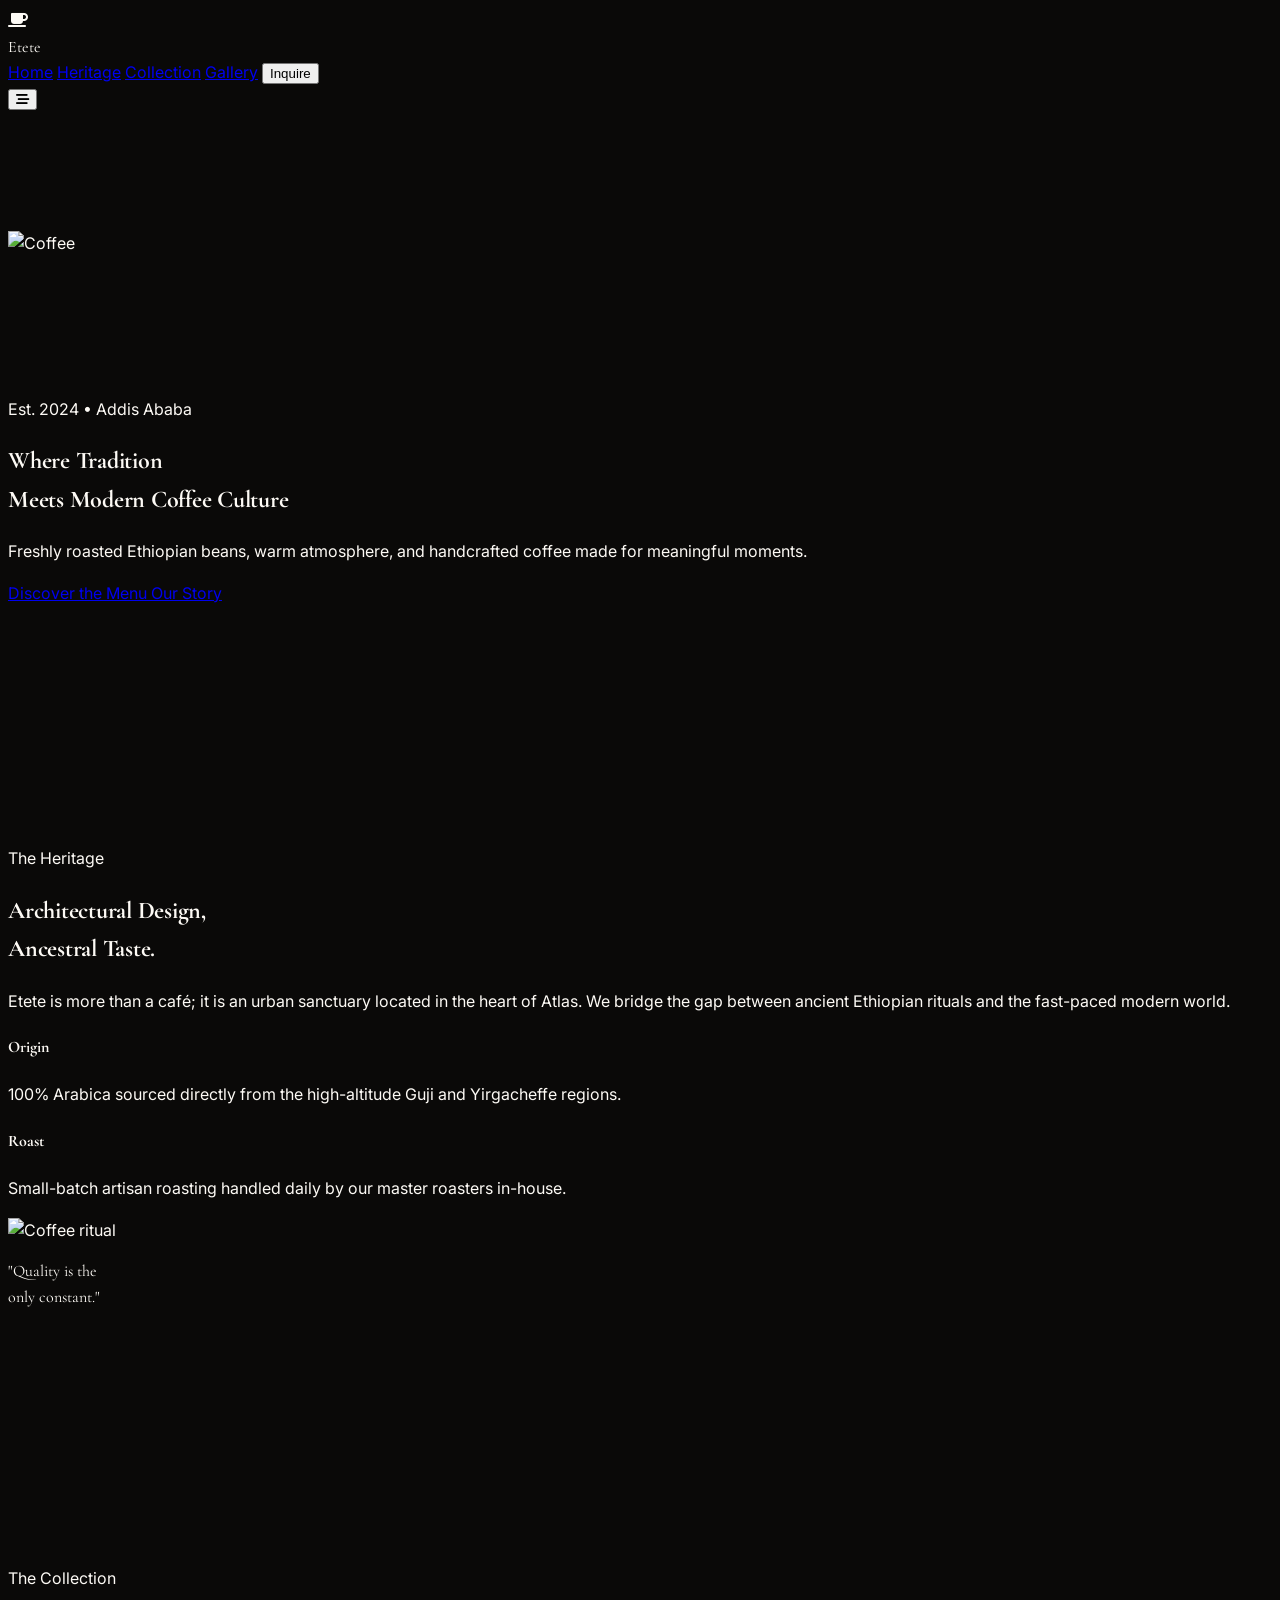
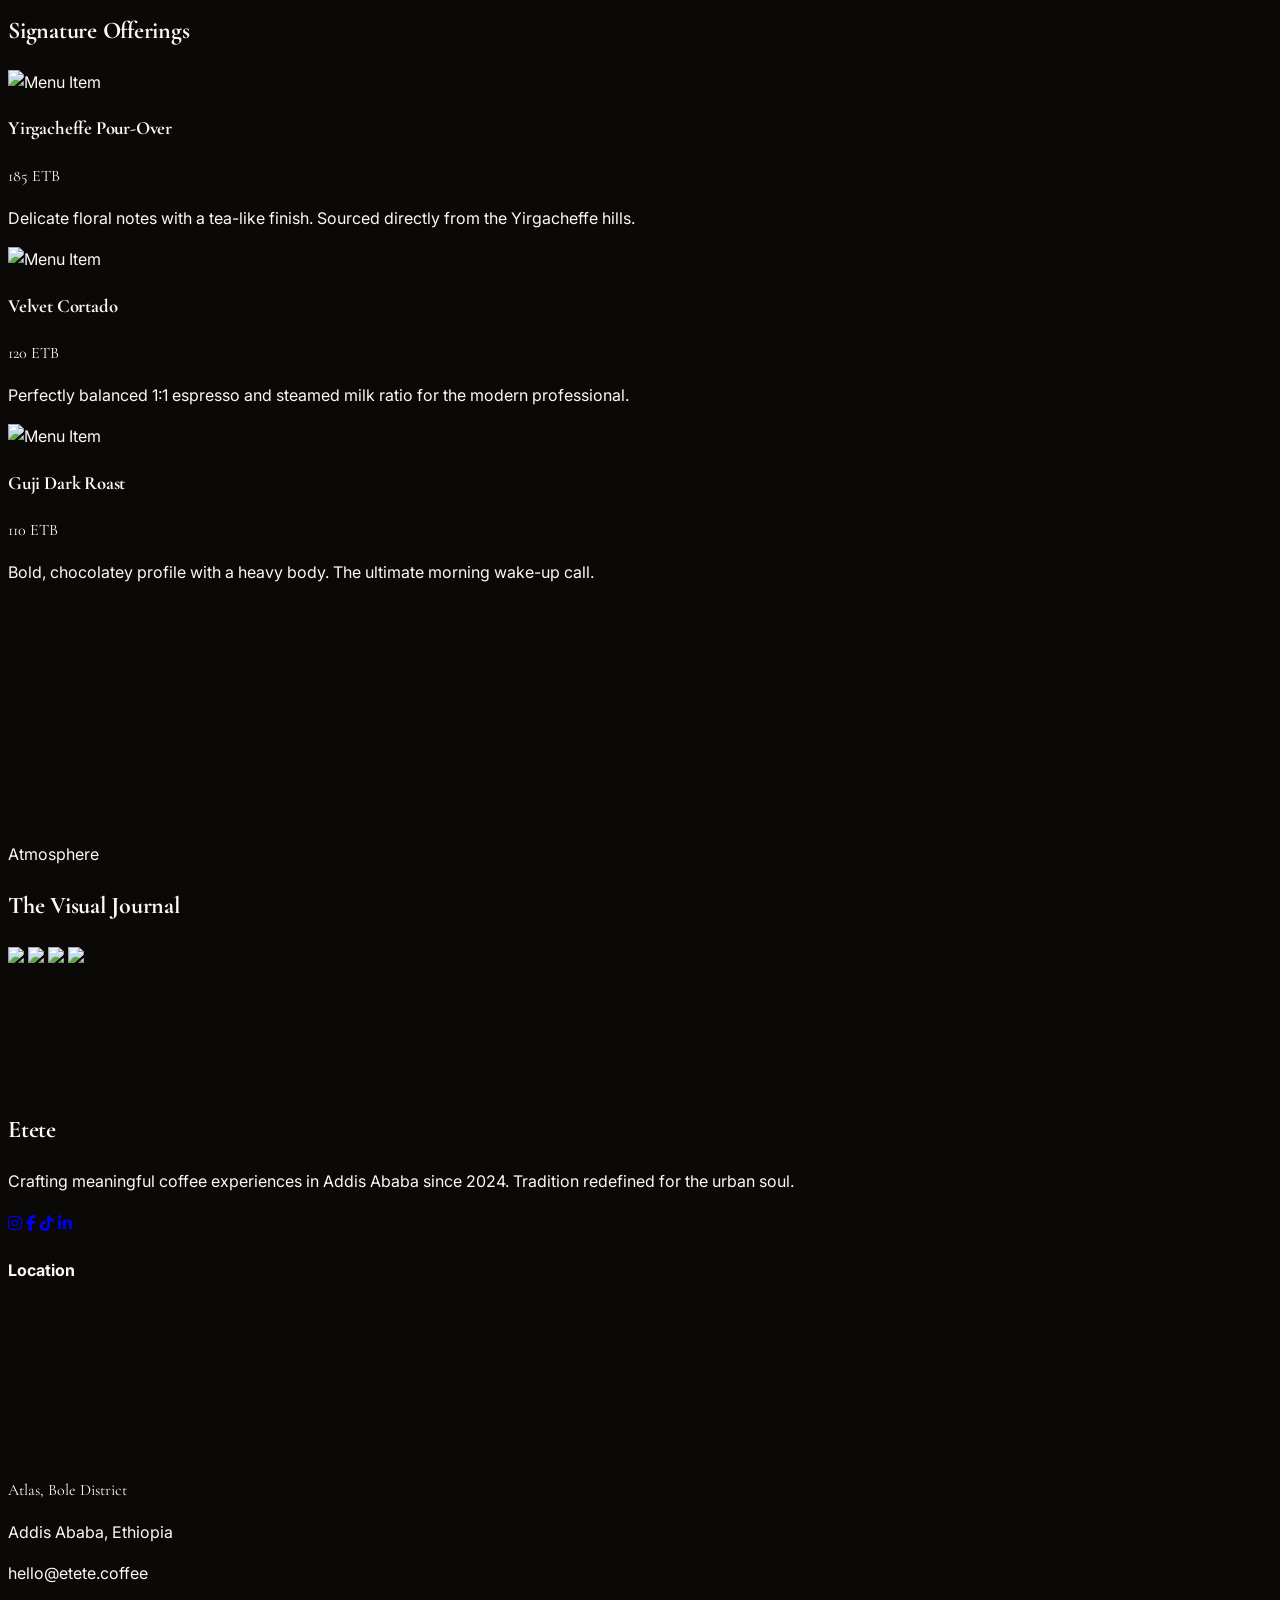
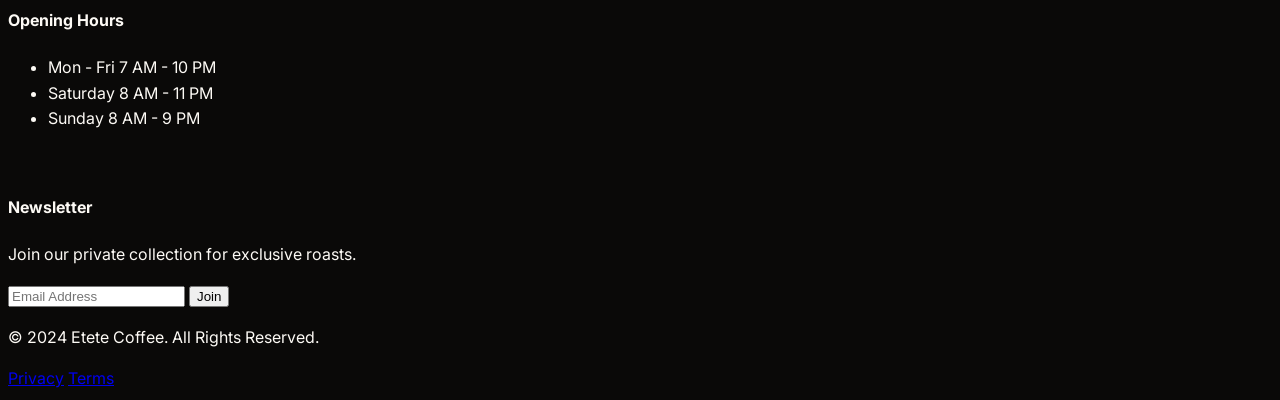
==== commit 65844ba8: "Refactor loader and footer styles, adjust hero spacing Updated loader styles and animations, improve" ====
--- a/etete.html
+++ b/etete.html
@@ -29,7 +29,7 @@
 
         .font-serif { font-family: 'Cormorant Garamond', serif; }
 
-        /* Loader Styles */
+        /* Animated Loader with Coffee Cup */
         #loader {
             position: fixed;
             inset: 0;
@@ -42,27 +42,27 @@
             transition: opacity 0.8s ease, visibility 0.8s;
         }
 
-        .loader-line {
-            width: 100px;
-            height: 1px;
-            background: rgba(197, 160, 89, 0.2);
+        .loader-icon {
+            font-size: 3rem;
+            color: var(--gold);
             position: relative;
-            overflow: hidden;
-            margin-top: 20px;
-        }
-
-        .loader-line::after {
-            content: '';
+            animation: cup-pulse 2s infinite ease-in-out;
+        }
+
+        .loader-fill {
             position: absolute;
-            left: -100%;
+            bottom: 0;
+            left: 0;
             width: 100%;
-            height: 100%;
+            height: 0%;
             background: var(--gold);
-            animation: loading 1.5s infinite;
-        }
-
-        @keyframes loading {
-            100% { left: 100%; }
+            mix-blend-mode: multiply;
+            animation: fill-up 2s infinite ease-in-out;
+        }
+
+        @keyframes cup-pulse {
+            0%, 100% { transform: scale(1); opacity: 0.5; }
+            50% { transform: scale(1.1); opacity: 1; }
         }
 
         /* Nav Glass Effect */
@@ -75,13 +75,13 @@
         /* Typography & Layout fixes */
         h1, h2, h3 { letter-spacing: -0.01em; }
         
-        /* Hero Overlap Fix */
+        /* Hero Fix: Ensure badge and text are well-spaced */
         .hero-content {
-            padding-top: 120px; 
+            padding-top: 140px; 
         }
 
         .hero-gradient {
-            background: linear-gradient(180deg, rgba(10, 9, 8, 0.2) 0%, rgba(10, 9, 8, 1) 90%);
+            background: linear-gradient(180deg, rgba(10, 9, 8, 0.3) 0%, rgba(10, 9, 8, 1) 90%);
         }
 
         section { padding: var(--section-spacing) 0; }
@@ -118,10 +118,12 @@
 </head>
 <body class="antialiased">
 
-    <!-- Pre-loader -->
+    <!-- Pre-loader with Coffee Cup Animation -->
     <div id="loader">
-        <span class="font-serif text-2xl tracking-[0.3em] text-white uppercase italic">Etete</span>
-        <div class="loader-line"></div>
+        <div class="loader-icon">
+            <i class="fa-solid fa-mug-hot"></i>
+        </div>
+        <span class="font-serif text-sm tracking-[0.4em] text-white uppercase mt-6 opacity-80">Loading</span>
     </div>
 
     <!-- Mobile Menu Overlay -->
@@ -142,8 +144,9 @@
     <nav id="navbar" class="fixed w-full z-50 transition-all duration-500 py-8">
         <div class="container mx-auto px-8 lg:px-16 flex justify-between items-center">
             <div class="flex items-center gap-3">
-                <div class="w-10 h-10 border border-[#c5a059] rounded-full flex items-center justify-center">
-                    <i class="fa-solid fa-seedling text-[#c5a059] text-sm"></i>
+                <!-- Coffee Cup Logo -->
+                <div class="text-[#c5a059] text-2xl mr-1">
+                    <i class="fa-solid fa-mug-saucer"></i>
                 </div>
                 <span class="font-serif text-3xl font-bold tracking-widest text-white uppercase italic">Etete</span>
             </div>
@@ -157,7 +160,6 @@
                     Inquire
                 </button>
             </div>
-            <!-- Fixed Mobile Toggle -->
             <button id="menu-toggle" class="md:hidden text-white text-xl">
                 <i class="fa-solid fa-bars-staggered"></i>
             </button>
@@ -174,7 +176,7 @@
 
         <div class="container mx-auto px-8 lg:px-16 relative z-10 hero-content">
             <div class="max-w-5xl" data-aos="fade-up" data-aos-duration="1500">
-                <div class="mb-14">
+                <div class="mb-16"> <!-- Increased margin to prevent overlap -->
                     <span class="text-[#c5a059] text-xs uppercase tracking-[0.5em] font-bold inline-block border-b border-[#c5a059]/30 pb-2">
                         Est. 2024 • Addis Ababa
                     </span>
@@ -278,7 +280,7 @@
         </div>
     </section>
 
-    <!-- Restored Gallery Section -->
+    <!-- Gallery Section -->
     <section id="gallery" class="bg-white py-32">
         <div class="container mx-auto px-8 lg:px-16">
             <div class="text-center mb-24">
@@ -294,7 +296,7 @@
         </div>
     </section>
 
-    <!-- Footer / Contact -->
+    <!-- Footer -->
     <footer id="contact" class="bg-[#0a0908] border-t border-white/5 py-24">
         <div class="container mx-auto px-8 lg:px-16">
             <div class="grid lg:grid-cols-3 gap-24">
@@ -302,21 +304,38 @@
                     <h2 class="font-serif text-4xl font-bold mb-8 italic uppercase tracking-widest text-white">Etete</h2>
                     <p class="text-sm max-w-xs mb-10 text-gray-400">Crafting meaningful coffee experiences in Addis Ababa since 2024. Tradition redefined for the urban soul.</p>
                     <div class="flex gap-8 text-xl">
-                        <a href="https://instagram.com" target="_blank" class="hover:text-[#c5a059] transition-colors"><i class="fa-brands fa-instagram"></i></a>
-                        <a href="https://facebook.com" target="_blank" class="hover:text-[#c5a059] transition-colors"><i class="fa-brands fa-facebook-f"></i></a>
-                        <a href="https://tiktok.com" target="_blank" class="hover:text-[#c5a059] transition-colors"><i class="fa-brands fa-tiktok"></i></a>
-                        <a href="https://linkedin.com" target="_blank" class="hover:text-[#c5a059] transition-colors"><i class="fa-brands fa-linkedin-in"></i></a>
+                        <a href="https://www.instagram.com/etete.coffee" target="_blank" class="hover:text-[#c5a059] transition-colors"><i class="fa-brands fa-instagram"></i></a>
+                        <a href="https://www.facebook.com/etete.coffee" target="_blank" class="hover:text-[#c5a059] transition-colors"><i class="fa-brands fa-facebook-f"></i></a>
+                        <a href="https://www.tiktok.com/@etete.coffee" target="_blank" class="hover:text-[#c5a059] transition-colors"><i class="fa-brands fa-tiktok"></i></a>
+                        <a href="https://www.linkedin.com/company/etete-business-group-plc" target="_blank" class="hover:text-[#c5a059] transition-colors"><i class="fa-brands fa-linkedin-in"></i></a>
                     </div>
                 </div>
                 
                 <div>
-				    <h4 class="text-[10px] uppercase tracking-[0.4em] font-bold mb-8 text-[#c5a059]">Location</h4>
+                    <h4 class="text-[10px] uppercase tracking-[0.4em] font-bold mb-8 text-[#c5a059]">Location</h4>
 				    <iframe src="https://www.google.com/maps/embed?pb=!1m18!1m12!1m3!1d3940.64431339949!2d38.780143674130535!3d9.00483859105555!2m3!1f0!2f0!3f0!3m2!1i1024!2i768!4f13.1!3m3!1m2!1s0x164b850016d84361%3A0x415062b21fbee62e!2zRXRldGUgQ29mZmVlIC0gQXRsYXMgU2hhbGEgL1ByZW1pdW0gT3V0bGV0LyAo4Yql4Ym04Ym0IOGJoeGKkyk!5e0!3m2!1sen!2set!4v1778415582409!5m2!1sen!2set" width="200" height="150" style="border:0;" allowfullscreen="" loading="lazy" referrerpolicy="no-referrer-when-downgrade"></iframe>
                     <p class="text-white text-lg font-serif mb-4">Atlas, Bole District</p>
                     <p class="text-sm mb-2 text-gray-400">Addis Ababa, Ethiopia</p>
                     <p class="text-sm text-gray-400">hello@etete.coffee</p>
                 </div>
-
+                <div>
+                    <h4 class="text-white font-bold mb-8 uppercase text-xs tracking-[0.2em]">Opening Hours</h4>
+                    <ul class="space-y-4 text-gray-400">
+                        <li class="flex justify-between">
+                            <span>Mon - Fri</span>
+                            <span class="text-white">7 AM - 10 PM</span>
+                        </li>
+                        <li class="flex justify-between">
+                            <span>Saturday</span>
+                            <span class="text-white">8 AM - 11 PM</span>
+                        </li>
+                        <li class="flex justify-between">
+                            <span>Sunday</span>
+                            <span class="text-white">8 AM - 9 PM</span>
+                        </li>
+                    </ul>
+
+                <div><br>
                 <div>
                     <h4 class="text-[10px] uppercase tracking-[0.4em] font-bold mb-8 text-[#c5a059]">Newsletter</h4>
                     <p class="text-sm mb-8 text-gray-400">Join our private collection for exclusive roasts.</p>
@@ -338,7 +357,7 @@
 
     <script src="https://cdnjs.cloudflare.com/ajax/libs/aos/2.3.4/aos.js"></script>
     <script>
-        // Page Loader logic
+        // Loader logic
         window.addEventListener('load', () => {
             setTimeout(() => {
                 const loader = document.getElementById('loader');
@@ -346,10 +365,10 @@
                 setTimeout(() => {
                     loader.style.visibility = 'hidden';
                 }, 800);
-            }, 1000);
+            }, 1500); // Slightly longer for the animation to shine
         });
 
-        // Mobile Menu Logic
+        // Navigation & UI logic
         const menuToggle = document.getElementById('menu-toggle');
         const closeMenu = document.getElementById('close-menu');
         const mobileMenu = document.getElementById('mobile-menu');
@@ -368,10 +387,8 @@
         closeMenu.addEventListener('click', hideMenu);
         mobileLinks.forEach(link => link.addEventListener('click', hideMenu));
 
-        // AOS Init
         AOS.init({ duration: 1200, once: true, offset: 150 });
 
-        // Navbar Scroll Logic
         window.addEventListener('scroll', () => {
             const nav = document.getElementById('navbar');
             if (window.scrollY > 50) {
